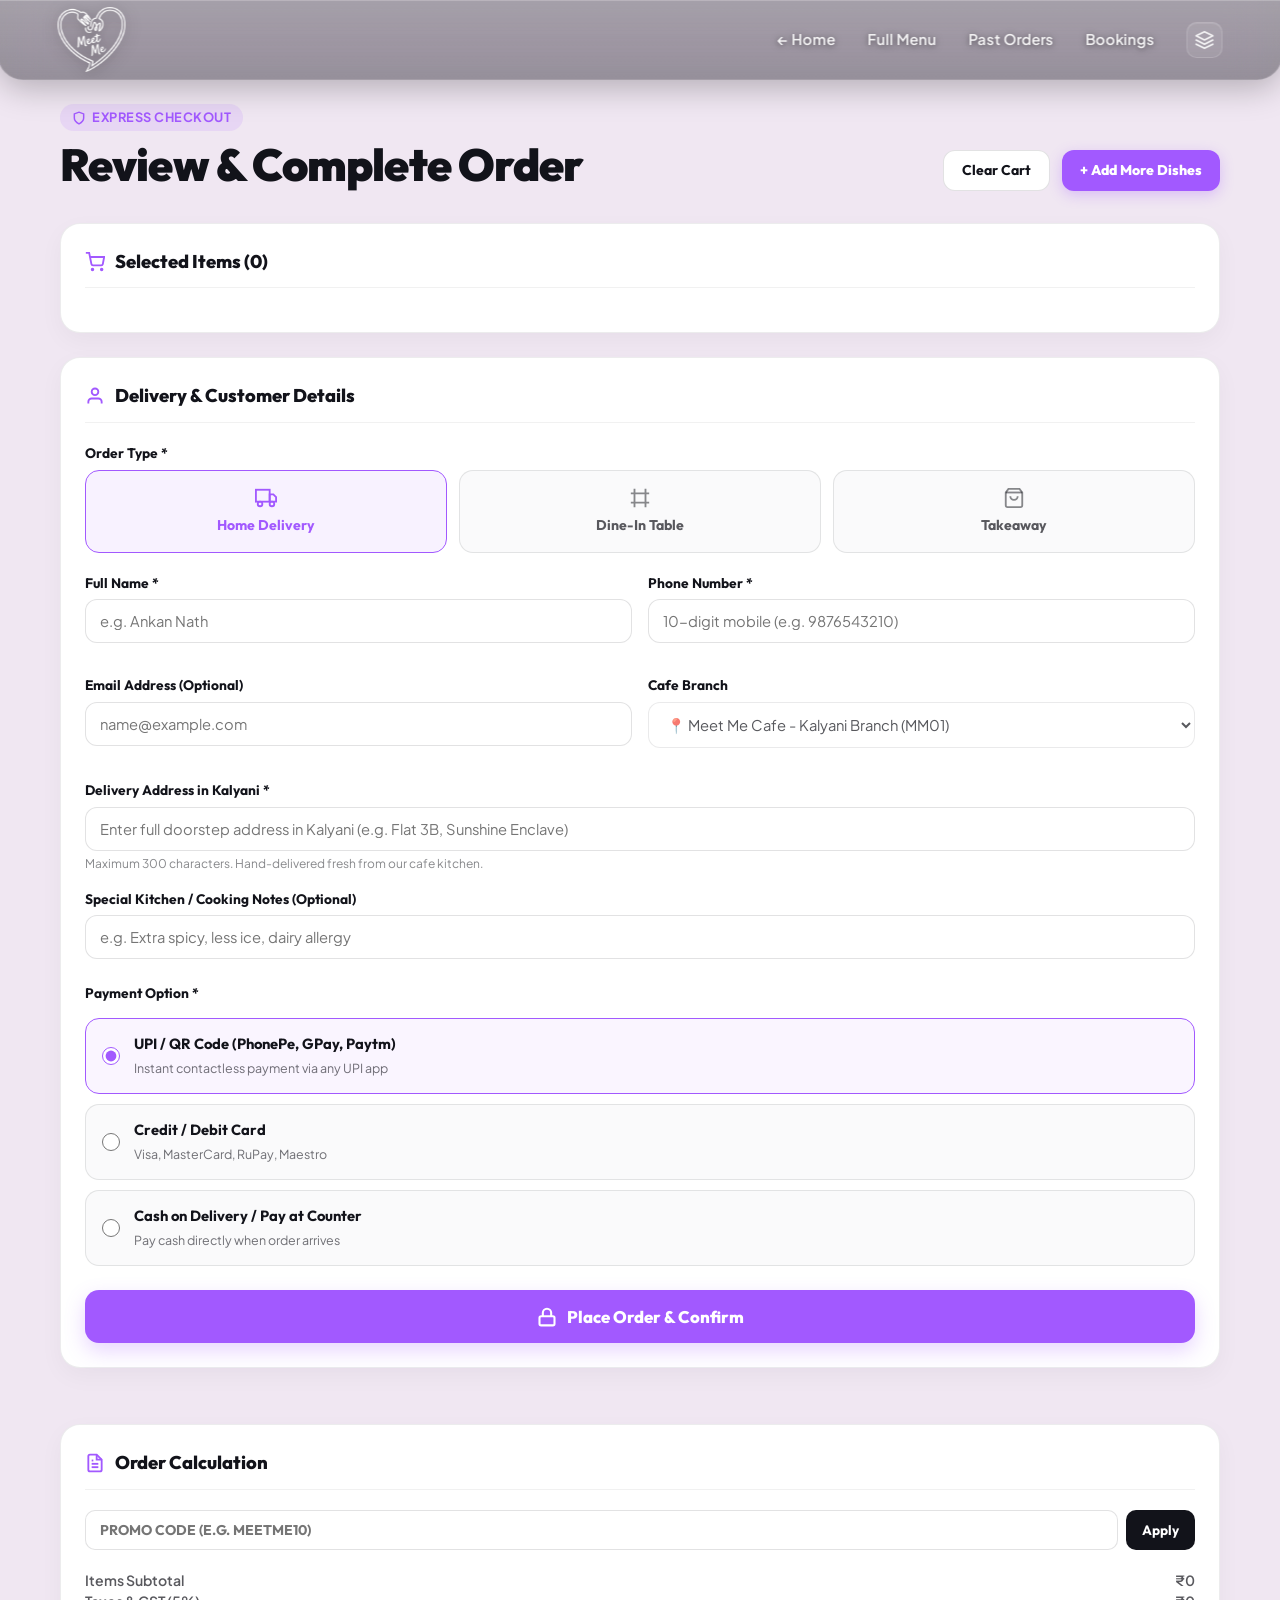
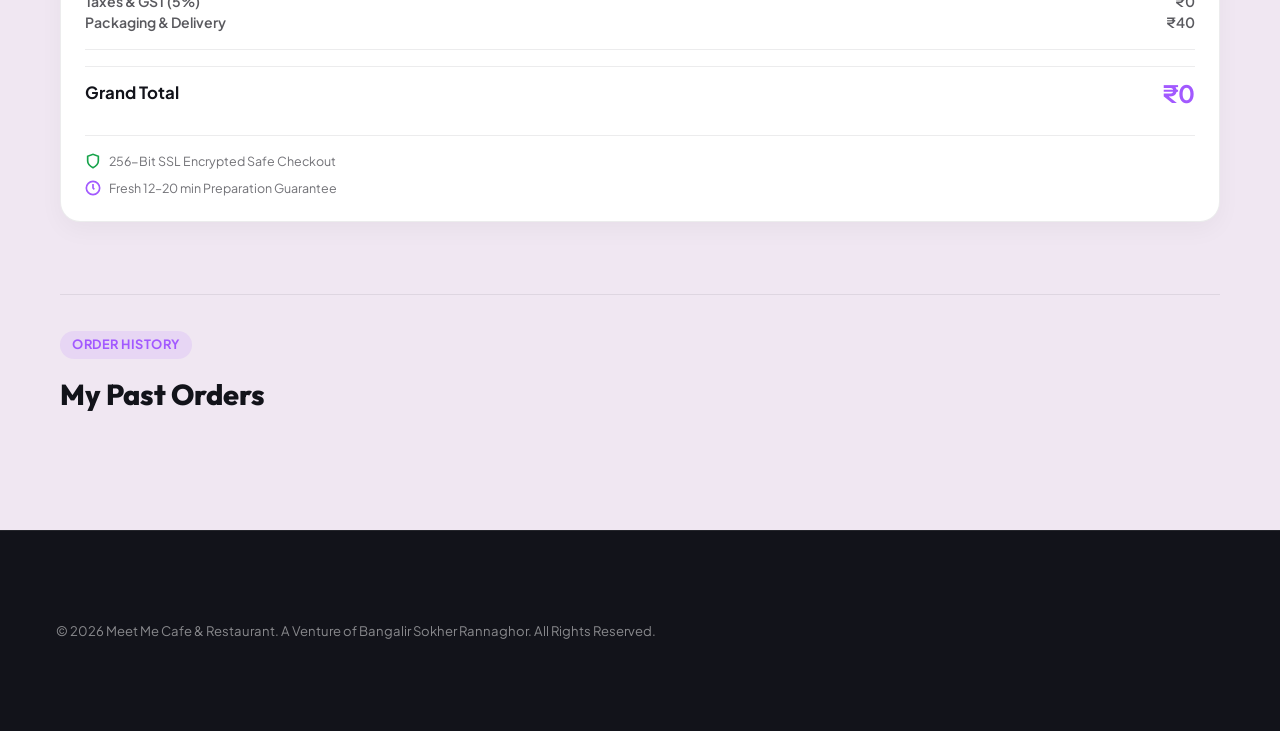
==== checkout.html @ ad54af85 "Update .gitignore, add checkout system, multi-brand API endpoints, and new menu dish assets" ====
<!DOCTYPE html>
<html lang="en">
<head>
    <meta charset="UTF-8">
    <meta name="viewport" content="width=device-width, initial-scale=1.0, viewport-fit=cover">
    <title>Checkout & Order | Meet Me Cafe & Restaurant • Kalyani</title>
    <meta name="description" content="Review your cart and complete your order with Meet Me Cafe & Restaurant in Kalyani. Home delivery, dine-in table ordering, and takeaway.">
    <link rel="stylesheet" href="style.css">
    <style>
        /* Dedicated Checkout Page Specific Styles */
        .checkout-page-main {
            padding-top: calc(var(--nav-height) + 24px);
            padding-bottom: 90px;
            min-height: 100vh;
        }

        .checkout-container {
            width: 100%;
            max-width: 1200px;
            margin: 0 auto;
            padding: 0 20px;
        }

        .checkout-header-bar {
            display: flex;
            justify-content: space-between;
            align-items: flex-end;
            flex-wrap: wrap;
            gap: 16px;
            margin-bottom: 32px;
        }

        .checkout-header-badge {
            display: inline-flex;
            align-items: center;
            gap: 6px;
            padding: 4px 12px;
            background: rgba(162, 89, 255, 0.12);
            color: var(--color-accent-electric-lavender, #A259FF);
            border-radius: 9999px;
            font-size: 0.8rem;
            font-weight: 700;
            text-transform: uppercase;
            letter-spacing: 0.04em;
            margin-bottom: 8px;
        }

        .checkout-page-title {
            font-family: var(--font-primary);
            font-size: clamp(2rem, 3.8vw, 2.8rem);
            font-weight: 900;
            color: var(--color-text-midnight-black, #12131A);
            letter-spacing: -0.02em;
            line-height: 1.15;
            margin: 0;
        }

        .checkout-page-grid {
            display: grid;
            grid-template-columns: 1.6fr 1fr;
            gap: 32px;
            align-items: flex-start;
        }

        .checkout-card-box {
            background: #FFFFFF;
            border-radius: 20px;
            border: 1.5px solid rgba(18, 19, 26, 0.08);
            box-shadow: 0 8px 24px rgba(18, 19, 26, 0.04);
            padding: 24px;
            margin-bottom: 24px;
        }

        .checkout-card-title {
            display: flex;
            align-items: center;
            gap: 10px;
            font-family: var(--font-primary);
            font-size: 1.15rem;
            font-weight: 800;
            color: var(--color-text-midnight-black, #12131A);
            margin: 0 0 20px 0;
            padding-bottom: 12px;
            border-bottom: 1.5px solid rgba(18, 19, 26, 0.06);
        }

        .checkout-card-title svg {
            color: var(--color-accent-electric-lavender, #A259FF);
        }

        /* Cart Items in Checkout */
        .page-cart-list {
            display: flex;
            flex-direction: column;
            gap: 14px;
        }

        .page-cart-item {
            display: flex;
            justify-content: space-between;
            align-items: center;
            padding-bottom: 14px;
            border-bottom: 1px dashed rgba(18, 19, 26, 0.1);
        }

        .page-cart-item:last-child {
            border-bottom: none;
            padding-bottom: 0;
        }

        .page-cart-item-info {
            display: flex;
            align-items: center;
            gap: 14px;
        }

        .page-cart-item-img {
            width: 52px;
            height: 52px;
            border-radius: 12px;
            object-fit: cover;
            border: 1px solid rgba(18, 19, 26, 0.08);
        }

        .page-cart-item-title {
            font-family: var(--font-primary);
            font-weight: 800;
            font-size: 0.95rem;
            color: var(--color-text-midnight-black, #12131A);
            margin: 0 0 4px 0;
        }

        .page-cart-item-price {
            font-size: 0.85rem;
            color: rgba(18, 19, 26, 0.6);
            font-weight: 600;
        }

        .page-cart-item-actions {
            display: flex;
            align-items: center;
            gap: 16px;
        }

        /* Order Type Radio Selector */
        .order-type-selector {
            display: grid;
            grid-template-columns: repeat(3, 1fr);
            gap: 12px;
            margin-bottom: 20px;
        }

        .order-type-card {
            display: flex;
            flex-direction: column;
            align-items: center;
            justify-content: center;
            text-align: center;
            padding: 16px 12px;
            border-radius: 14px;
            border: 1.5px solid rgba(18, 19, 26, 0.1);
            background: #FAFAFB;
            cursor: pointer;
            transition: all 0.2s ease;
            user-select: none;
        }

        .order-type-card input {
            display: none;
        }

        .order-type-card svg {
            color: rgba(18, 19, 26, 0.5);
            margin-bottom: 6px;
            transition: color 0.2s ease;
        }

        .order-type-card span {
            font-family: var(--font-primary);
            font-size: 0.88rem;
            font-weight: 700;
            color: rgba(18, 19, 26, 0.7);
        }

        .order-type-card.active,
        .order-type-card:has(input:checked) {
            border-color: var(--color-accent-electric-lavender, #A259FF);
            background: rgba(162, 89, 255, 0.08);
        }

        .order-type-card.active svg,
        .order-type-card:has(input:checked) svg {
            color: var(--color-accent-electric-lavender, #A259FF);
        }

        .order-type-card.active span,
        .order-type-card:has(input:checked) span {
            color: var(--color-accent-electric-lavender, #A259FF);
        }

        /* Form Controls */
        .form-row-2 {
            display: grid;
            grid-template-columns: 1fr 1fr;
            gap: 16px;
            margin-bottom: 16px;
        }

        .form-group {
            margin-bottom: 16px;
        }

        .form-label {
            display: block;
            font-family: var(--font-primary);
            font-size: 0.86rem;
            font-weight: 700;
            color: var(--color-text-midnight-black, #12131A);
            margin-bottom: 6px;
        }

        .form-input, .form-select {
            width: 100%;
            padding: 12px 14px;
            border-radius: 12px;
            border: 1.5px solid rgba(18, 19, 26, 0.12);
            background: #FFFFFF;
            font-family: var(--font-secondary);
            font-size: 0.92rem;
            color: var(--color-text-midnight-black, #12131A);
            outline: none;
            transition: border-color 0.2s ease, box-shadow 0.2s ease;
        }

        .form-input:focus, .form-select:focus {
            border-color: var(--color-accent-electric-lavender, #A259FF);
            box-shadow: 0 0 0 3px rgba(162, 89, 255, 0.15);
        }

        /* Payment Methods */
        .payment-options-grid {
            display: flex;
            flex-direction: column;
            gap: 10px;
            margin-top: 14px;
        }

        .payment-method-card {
            display: flex;
            align-items: center;
            gap: 14px;
            padding: 14px 16px;
            border-radius: 14px;
            border: 1.5px solid rgba(18, 19, 26, 0.1);
            background: #FAFAFB;
            cursor: pointer;
            transition: all 0.2s ease;
        }

        .payment-method-card input {
            accent-color: var(--color-accent-electric-lavender, #A259FF);
            width: 18px;
            height: 18px;
        }

        .payment-method-card:has(input:checked) {
            border-color: var(--color-accent-electric-lavender, #A259FF);
            background: rgba(162, 89, 255, 0.06);
        }

        .payment-method-info strong {
            display: block;
            font-family: var(--font-primary);
            font-size: 0.92rem;
            font-weight: 700;
            color: var(--color-text-midnight-black, #12131A);
        }

        .payment-method-info span {
            font-size: 0.78rem;
            color: rgba(18, 19, 26, 0.6);
        }

        /* Right Summary Column */
        .checkout-summary-box {
            background: #FFFFFF;
            border-radius: 20px;
            border: 1.5px solid rgba(18, 19, 26, 0.08);
            box-shadow: 0 8px 24px rgba(18, 19, 26, 0.04);
            padding: 24px;
            position: sticky;
            top: calc(var(--nav-height) + 20px);
        }

        .coupon-input-wrap {
            display: flex;
            gap: 8px;
            margin-bottom: 20px;
        }

        .coupon-input-wrap input {
            flex: 1;
            padding: 10px 14px;
            border-radius: 10px;
            border: 1.5px solid rgba(18, 19, 26, 0.12);
            font-family: var(--font-primary);
            font-weight: 700;
            text-transform: uppercase;
            font-size: 0.88rem;
            outline: none;
        }

        .coupon-apply-btn {
            padding: 10px 16px;
            background: var(--color-text-midnight-black, #12131A);
            color: #FFFFFF;
            border: none;
            border-radius: 10px;
            font-family: var(--font-primary);
            font-weight: 700;
            font-size: 0.85rem;
            cursor: pointer;
            transition: opacity 0.2s ease;
        }

        .coupon-apply-btn:hover {
            opacity: 0.9;
        }

        .coupon-feedback {
            font-size: 0.78rem;
            font-weight: 700;
            margin-top: -12px;
            margin-bottom: 16px;
        }

        .coupon-feedback.success { color: #16a34a; }
        .coupon-feedback.error { color: #dc2626; }

        /* Place Order Button */
        .place-order-submit-btn {
            width: 100%;
            padding: 16px;
            background: var(--color-accent-electric-lavender, #A259FF);
            color: #FFFFFF;
            border: none;
            border-radius: 14px;
            font-family: var(--font-primary);
            font-size: 1.05rem;
            font-weight: 800;
            cursor: pointer;
            display: flex;
            align-items: center;
            justify-content: center;
            gap: 10px;
            transition: transform 0.2s cubic-bezier(0.16, 1, 0.3, 1), box-shadow 0.2s ease;
            box-shadow: 0 8px 20px rgba(162, 89, 255, 0.25);
            margin-top: 24px;
        }

        .place-order-submit-btn:hover {
            transform: translateY(-2px);
            box-shadow: 0 12px 28px rgba(162, 89, 255, 0.35);
        }

        .place-order-submit-btn:active {
            transform: scale(0.98);
        }

        /* Digital Receipt Card */
        .receipt-container {
            max-width: 680px;
            margin: 0 auto;
            background: #FFFFFF;
            border-radius: 24px;
            border: 1.5px solid rgba(18, 19, 26, 0.08);
            box-shadow: 0 14px 40px rgba(18, 19, 26, 0.06);
            padding: 40px 32px;
            text-align: center;
        }

        .receipt-success-badge {
            width: 64px;
            height: 64px;
            border-radius: 50%;
            background: rgba(22, 163, 74, 0.12);
            color: #16a34a;
            display: flex;
            align-items: center;
            justify-content: center;
            margin: 0 auto 16px;
        }

        .order-tracker-bar {
            display: flex;
            justify-content: space-between;
            position: relative;
            margin: 32px 0;
        }

        .order-tracker-bar::before {
            content: '';
            position: absolute;
            top: 14px;
            left: 10%;
            right: 10%;
            height: 3px;
            background: rgba(18, 19, 26, 0.1);
            z-index: 1;
        }

        .tracker-step {
            position: relative;
            z-index: 2;
            display: flex;
            flex-direction: column;
            align-items: center;
            gap: 8px;
            font-size: 0.78rem;
            font-weight: 700;
            color: rgba(18, 19, 26, 0.5);
        }

        .tracker-step.completed, .tracker-step.active {
            color: var(--color-text-midnight-black, #12131A);
        }

        .tracker-step-dot {
            width: 28px;
            height: 28px;
            border-radius: 50%;
            background: #FFFFFF;
            border: 3px solid rgba(18, 19, 26, 0.2);
            display: flex;
            align-items: center;
            justify-content: center;
        }

        .tracker-step.completed .tracker-step-dot {
            background: #16a34a;
            border-color: #16a34a;
            color: #FFFFFF;
        }

        .tracker-step.active .tracker-step-dot {
            background: var(--color-accent-electric-lavender, #A259FF);
            border-color: var(--color-accent-electric-lavender, #A259FF);
            color: #FFFFFF;
        }

        .whatsapp-order-btn {
            display: inline-flex;
            align-items: center;
            justify-content: center;
            gap: 10px;
            padding: 14px 24px;
            background: #25D366;
            color: #FFFFFF;
            border-radius: 12px;
            font-family: var(--font-primary);
            font-size: 0.95rem;
            font-weight: 800;
            text-decoration: none;
            transition: transform 0.2s ease;
            box-shadow: 0 6px 18px rgba(37, 211, 102, 0.3);
        }

        .whatsapp-order-btn:hover {
            transform: translateY(-2px);
        }

        .hidden { display: none !important; }

        .checkout-error-alert {
            background: rgba(220, 38, 38, 0.08);
            border: 1.5px solid #dc2626;
            color: #b91c1c;
            padding: 12px 16px;
            border-radius: 12px;
            font-size: 0.88rem;
            font-weight: 700;
            margin-top: 16px;
            display: flex;
            align-items: center;
            gap: 10px;
        }

        .submit-spinner {
            display: inline-block;
            width: 18px;
            height: 18px;
            border: 2.5px solid rgba(255, 255, 255, 0.3);
            border-radius: 50%;
            border-top-color: #FFFFFF;
            animation: submitSpin 0.8s linear infinite;
        }

        @keyframes submitSpin {
            to { transform: rotate(360deg); }
        }

            .checkout-page-grid {
                grid-template-columns: 1fr;
            }
            .checkout-summary-box {
                position: static;
            }
        }

        @media (max-width: 600px) {
            .order-type-selector {
                grid-template-columns: 1fr;
            }
            .form-row-2 {
                grid-template-columns: 1fr;
                gap: 0;
            }
            .receipt-container {
                padding: 28px 18px;
            }
        }
    </style>
</head>
<body class="checkout-body">
    <!-- Navigation Bar -->
    <nav id="nav">
        <div class="nav-container">
            <a href="index.html" class="nav-logo" aria-label="Meet Me Cafe Home">
                <img src="meet me .png" alt="Meet Me" class="nav-logo-img">
            </a>
            <div class="nav-links">
                <a href="index.html" class="nav-link">← Home</a>
                <a href="menu.html" class="nav-link">Full Menu</a>
                <a href="#past-orders" class="nav-link">Past Orders</a>
                <a href="#bookings" id="nav-bookings-link" class="nav-link">Bookings</a>

                <!-- Desktop SVG Boilerplate (Replaces cart on desktop navbar) -->
                <div class="nav-link nav-boilerplate" aria-label="SVG Boilerplate" title="SVG Boilerplate">
                    <svg width="20" height="20" viewBox="0 0 24 24" fill="none" stroke="currentColor" stroke-width="2" stroke-linecap="round" stroke-linejoin="round" class="nav-boilerplate-svg" xmlns="http://www.w3.org/2000/svg">
                        <polygon points="12 2 2 7 12 12 22 7 12 2"></polygon>
                        <polyline points="2 17 12 22 22 17"></polyline>
                        <polyline points="2 12 12 17 22 12"></polyline>
                    </svg>
                </div>
            </div>
        </div>
    </nav>

    <main class="checkout-page-main">
        <div class="checkout-container">
            <!-- Header Bar -->
            <div class="checkout-header-bar">
                <div>
                    <span class="checkout-header-badge">
                        <svg width="14" height="14" viewBox="0 0 24 24" fill="none" stroke="currentColor" stroke-width="2.5"><path d="M12 22s8-4 8-10V5l-8-3-8 3v7c0 6 8 10 8 10z"></path></svg>
                        Express Checkout
                    </span>
                    <h1 class="checkout-page-title">Review & Complete Order</h1>
                </div>
                <div style="display: flex; gap: 12px;">
                    <button id="page-clear-cart-btn" class="drawer-btn-secondary" style="padding: 10px 18px; font-size: 0.88rem;">
                        Clear Cart
                    </button>
                    <a href="menu.html" class="drawer-btn-primary" style="padding: 10px 18px; font-size: 0.88rem; text-decoration: none;">
                        + Add More Dishes
                    </a>
                </div>
            </div>

            <!-- Active Checkout Grid -->
            <div id="checkout-main-view" class="checkout-page-grid">
                <!-- Left Column -->
                <div class="checkout-left-col">
                    <!-- Cart Items Card -->
                    <div class="checkout-card-box">
                        <h3 class="checkout-card-title">
                            <svg width="20" height="20" viewBox="0 0 24 24" fill="none" stroke="currentColor" stroke-width="2.2"><circle cx="9" cy="21" r="1"></circle><circle cx="20" cy="21" r="1"></circle><path d="M1 1h4l2.68 13.39a2 2 0 0 0 2 1.61h9.72a2 2 0 0 0 2-1.61L23 6H6"></path></svg>
                            <span>Selected Items (<span id="cart-item-count">0</span>)</span>
                        </h3>
                        <div id="page-cart-items" class="page-cart-list">
                            <!-- Populated dynamically via JS -->
                        </div>
                    </div>

                    <!-- Customer & Dining Options Card -->
                    <div class="checkout-card-box">
                        <h3 class="checkout-card-title">
                            <svg width="20" height="20" viewBox="0 0 24 24" fill="none" stroke="currentColor" stroke-width="2.2"><path d="M20 21v-2a4 4 0 0 0-4-4H8a4 4 0 0 0-4 4v2"></path><circle cx="12" cy="7" r="4"></circle></svg>
                            <span>Delivery & Customer Details</span>
                        </h3>

                        <form id="page-checkout-form">
                            <div class="form-group">
                                <label class="form-label">Order Type *</label>
                                <div class="order-type-selector">
                                    <label class="order-type-card active">
                                        <input type="radio" name="p-order-type" value="Delivery" checked>
                                        <svg width="22" height="22" viewBox="0 0 24 24" fill="none" stroke="currentColor" stroke-width="2"><rect x="1" y="3" width="15" height="13"></rect><polygon points="16 8 20 8 23 11 23 16 16 16 16 8"></polygon><circle cx="5.5" cy="18.5" r="2.5"></circle><circle cx="18.5" cy="18.5" r="2.5"></circle></svg>
                                        <span>Home Delivery</span>
                                    </label>
                                    <label class="order-type-card">
                                        <input type="radio" name="p-order-type" value="Dine-In">
                                        <svg width="22" height="22" viewBox="0 0 24 24" fill="none" stroke="currentColor" stroke-width="2"><path d="M18 2v20M6 2v20M2 7h20M2 17h20"></path></svg>
                                        <span>Dine-In Table</span>
                                    </label>
                                    <label class="order-type-card">
                                        <input type="radio" name="p-order-type" value="Takeaway">
                                        <svg width="22" height="22" viewBox="0 0 24 24" fill="none" stroke="currentColor" stroke-width="2"><path d="M6 2L3 6v14a2 2 0 0 0 2 2h14a2 2 0 0 0 2-2V6l-3-4z"></path><line x1="3" y1="6" x2="21" y2="6"></line><path d="M16 10a4 4 0 0 1-8 0"></path></svg>
                                        <span>Takeaway</span>
                                    </label>
                                </div>
                            </div>

                            <div class="form-row-2">
                                <div class="form-group">
                                    <label class="form-label" for="p-name">Full Name *</label>
                                    <input type="text" id="p-name" required minlength="2" maxlength="100" placeholder="e.g. Ankan Nath" class="form-input">
                                </div>
                                <div class="form-group">
                                    <label class="form-label" for="p-phone">Phone Number *</label>
                                    <input type="tel" id="p-phone" required placeholder="10-digit mobile (e.g. 9876543210)" pattern="^\+?[0-9\s\-]{5,20}$" class="form-input">
                                </div>
                            </div>

                            <div class="form-row-2">
                                <div class="form-group">
                                    <label class="form-label" for="p-email">Email Address (Optional)</label>
                                    <input type="email" id="p-email" placeholder="name@example.com" class="form-input">
                                </div>
                                <div class="form-group">
                                    <label class="form-label" for="p-outlet-id">Cafe Branch</label>
                                    <select id="p-outlet-id" class="form-select" disabled>
                                        <option value="MM01" selected>📍 Meet Me Cafe - Kalyani Branch (MM01)</option>
                                    </select>
                                </div>
                            </div>

                            <!-- Conditional Field: Delivery Address -->
                            <div class="form-group" id="delivery-address-group">
                                <label class="form-label" id="p-delivery-address-label" for="p-delivery-address">Delivery Address in Kalyani *</label>
                                <input type="text" id="p-delivery-address" required placeholder="Enter full doorstep address in Kalyani (e.g. Flat 3B, Sunshine Enclave)" maxlength="300" class="form-input">
                                <span style="font-size: 0.75rem; color: rgba(18,19,26,0.5); margin-top: 4px; display: block;">Maximum 300 characters. Hand-delivered fresh from our cafe kitchen.</span>
                            </div>

                            <!-- Conditional Field: Table Number (Dine-In) -->
                            <div class="form-group hidden" id="table-number-group">
                                <label class="form-label" for="p-table-number">Table Number / Dining Area *</label>
                                <input type="text" id="p-table-number" placeholder="e.g. Table 04, T-02, Booth A" maxlength="50" class="form-input">
                                <span style="font-size: 0.75rem; color: rgba(18,19,26,0.5); margin-top: 4px; display: block;">Find your table number on the cafe table QR stand.</span>
                            </div>

                            <!-- Conditional Field: Takeaway Info -->
                            <div class="form-group hidden" id="takeaway-info-group">
                                <div style="background: rgba(162, 89, 255, 0.08); border: 1.5px dashed var(--color-accent-electric-lavender, #A259FF); border-radius: 14px; padding: 14px 18px; font-size: 0.88rem; color: var(--color-text-midnight-black, #12131A);">
                                    <strong style="display: flex; align-items: center; gap: 8px;">
                                        <svg width="18" height="18" viewBox="0 0 24 24" fill="none" stroke="currentColor" stroke-width="2.2"><path d="M6 2L3 6v14a2 2 0 0 0 2 2h14a2 2 0 0 0 2-2V6l-3-4z"></path><line x1="3" y1="6" x2="21" y2="6"></line><path d="M16 10a4 4 0 0 1-8 0"></path></svg>
                                        Express Counter Pickup — Meet Me Kalyani (MM01)
                                    </strong>
                                    <p style="margin: 6px 0 0; font-size: 0.82rem; color: rgba(18, 19, 26, 0.75); line-height: 1.4;">
                                        Your order will be prepared fresh and packed for quick counter pickup. Please present your digital order receipt at the cafe counter.
                                    </p>
                                </div>
                            </div>

                            <div class="form-group">
                                <label class="form-label" for="p-notes">Special Kitchen / Cooking Notes (Optional)</label>
                                <input type="text" id="p-notes" placeholder="e.g. Extra spicy, less ice, dairy allergy" class="form-input">
                            </div>

                            <div class="form-group" style="margin-top: 24px;">
                                <label class="form-label">Payment Option *</label>
                                <div class="payment-options-grid">
                                    <label class="payment-method-card">
                                        <input type="radio" name="p-payment-method" value="UPI / QR Code" checked>
                                        <div class="payment-method-info">
                                            <strong>UPI / QR Code (PhonePe, GPay, Paytm)</strong>
                                            <span>Instant contactless payment via any UPI app</span>
                                        </div>
                                    </label>
                                    <label class="payment-method-card">
                                        <input type="radio" name="p-payment-method" value="Credit / Debit Card">
                                        <div class="payment-method-info">
                                            <strong>Credit / Debit Card</strong>
                                            <span>Visa, MasterCard, RuPay, Maestro</span>
                                        </div>
                                    </label>
                                    <label class="payment-method-card">
                                        <input type="radio" name="p-payment-method" value="Cash on Delivery / Counter">
                                        <div class="payment-method-info">
                                            <strong>Cash on Delivery / Pay at Counter</strong>
                                            <span>Pay cash directly when order arrives</span>
                                        </div>
                                    </label>
                                </div>
                            </div>

                            <!-- Error Message Banner -->
                            <div id="checkout-error-alert" class="checkout-error-alert hidden" role="alert">
                                <svg width="20" height="20" viewBox="0 0 24 24" fill="none" stroke="currentColor" stroke-width="2.5"><circle cx="12" cy="12" r="10"></circle><line x1="12" y1="8" x2="12" y2="12"></line><line x1="12" y1="16" x2="12.01" y2="16"></line></svg>
                                <span id="checkout-error-text">Please review your order details.</span>
                            </div>

                            <button type="submit" id="page-place-order-btn" class="place-order-submit-btn">
                                <svg id="place-order-icon" width="20" height="20" viewBox="0 0 24 24" fill="none" stroke="currentColor" stroke-width="2.5"><rect x="3" y="11" width="18" height="11" rx="2" ry="2"></rect><path d="M7 11V7a5 5 0 0 1 10 0v4"></path></svg>
                                <span id="place-order-text">Place Order & Confirm</span>
                            </button>
                        </form>
                    </div>

                </div>

                <!-- Right Column: Order Summary -->
                <div class="checkout-right-col">
                    <div class="checkout-summary-box">
                        <h3 class="checkout-card-title">
                            <svg width="20" height="20" viewBox="0 0 24 24" fill="none" stroke="currentColor" stroke-width="2.2"><path d="M14 2H6a2 2 0 0 0-2 2v16a2 2 0 0 0 2 2h12a2 2 0 0 0 2-2V8z"></path><polyline points="14 2 14 8 20 8"></polyline><line x1="16" y1="13" x2="8" y2="13"></line><line x1="16" y1="17" x2="8" y2="17"></line><polyline points="10 9 9 9 8 9"></polyline></svg>
                            <span>Order Calculation</span>
                        </h3>

                        <!-- Promo Coupon Form -->
                        <div class="coupon-input-wrap">
                            <input type="text" id="coupon-code-input" placeholder="Promo code (e.g. MEETME10)">
                            <button id="apply-coupon-btn" class="coupon-apply-btn" type="button">Apply</button>
                        </div>
                        <div id="coupon-feedback" class="coupon-feedback hidden"></div>

                        <!-- Bill Breakdown -->
                        <div class="bill-breakdown-list">
                            <div class="bill-row">
                                <span>Items Subtotal</span>
                                <span id="p-subtotal">₹0</span>
                            </div>
                            <div class="bill-row">
                                <span>Taxes & GST (5%)</span>
                                <span id="p-tax">₹0</span>
                            </div>
                            <div class="bill-row">
                                <span>Packaging & Delivery</span>
                                <span id="p-delivery">₹40</span>
                            </div>
                            <div class="bill-row discount-row hidden" id="p-discount-container">
                                <span>Promo Discount</span>
                                <span id="p-discount" style="color: #16a34a; font-weight: 800;">-₹0</span>
                            </div>
                            <hr style="border: none; border-top: 1.5px solid rgba(18, 19, 26, 0.08); margin: 16px 0;">
                            <div class="bill-row total-row">
                                <strong style="font-size: 1.05rem;">Grand Total</strong>
                                <strong id="p-final-total" style="color: var(--color-accent-electric-lavender, #A259FF); font-size: 1.5rem;">₹0</strong>
                            </div>
                        </div>

                        <!-- Trust Assurances -->
                        <div style="margin-top: 24px; padding-top: 16px; border-top: 1px solid rgba(18, 19, 26, 0.08); display: flex; flex-direction: column; gap: 8px; font-size: 0.78rem; color: rgba(18, 19, 26, 0.6);">
                            <div style="display: flex; align-items: center; gap: 8px;">
                                <svg width="16" height="16" viewBox="0 0 24 24" fill="none" stroke="#16a34a" stroke-width="2.5"><path d="M12 22s8-4 8-10V5l-8-3-8 3v7c0 6 8 10 8 10z"></path></svg>
                                <span>256-Bit SSL Encrypted Safe Checkout</span>
                            </div>
                            <div style="display: flex; align-items: center; gap: 8px;">
                                <svg width="16" height="16" viewBox="0 0 24 24" fill="none" stroke="var(--color-accent-electric-lavender, #A259FF)" stroke-width="2.5"><circle cx="12" cy="12" r="10"></circle><polyline points="12 6 12 12 14 14"></polyline></svg>
                                <span>Fresh 12–20 min Preparation Guarantee</span>
                            </div>
                        </div>
                    </div>
                </div>
            </div>

            <!-- Receipt & Order Confirmation View (Shown when order succeeds) -->
            <div id="checkout-receipt-view" class="receipt-container hidden">
                <div class="receipt-success-badge">
                    <svg width="36" height="36" viewBox="0 0 24 24" fill="none" stroke="currentColor" stroke-width="2.8"><polyline points="20 6 9 17 4 12"></polyline></svg>
                </div>
                <span class="checkout-header-badge" style="background: rgba(22, 163, 74, 0.12); color: #16a34a;">Order Confirmed</span>
                <h2 style="font-family: var(--font-primary); font-size: 2.2rem; font-weight: 900; margin: 10px 0 6px; color: var(--color-text-midnight-black, #12131A);">
                    Order Placed Successfully!
                </h2>
                <p style="color: rgba(18, 19, 26, 0.65); font-size: 0.95rem; margin: 0 auto; max-width: 520px;">
                    Thank you for ordering with Meet Me Cafe & Restaurant. Our chefs have received your request and started fresh preparation.
                </p>

                <!-- Order Status Tracker -->
                <div class="order-tracker-bar">
                    <div class="tracker-step completed">
                        <div class="tracker-step-dot">
                            <svg width="14" height="14" viewBox="0 0 24 24" fill="none" stroke="currentColor" stroke-width="3"><polyline points="20 6 9 17 4 12"></polyline></svg>
                        </div>
                        <span>Order Received</span>
                    </div>
                    <div class="tracker-step active">
                        <div class="tracker-step-dot">
                            <svg width="14" height="14" viewBox="0 0 24 24" fill="none" stroke="currentColor" stroke-width="2.5"><circle cx="12" cy="12" r="10"></circle><polyline points="12 6 12 12 14 14"></polyline></svg>
                        </div>
                        <span>Kitchen Prep</span>
                    </div>
                    <div class="tracker-step">
                        <div class="tracker-step-dot">
                            <svg width="14" height="14" viewBox="0 0 24 24" fill="none" stroke="currentColor" stroke-width="2.5"><rect x="1" y="3" width="15" height="13"></rect><polygon points="16 8 20 8 23 11 23 16 16 16 16 8"></polygon></svg>
                        </div>
                        <span>Served / Dispatched</span>
                    </div>
                </div>

                <!-- Digital Invoice Card -->
                <div id="p-receipt-content" style="text-align: left; margin: 24px 0;">
                    <!-- Populated dynamically via JS -->
                </div>

                <!-- Action Buttons -->
                <div style="display: flex; gap: 14px; justify-content: center; flex-wrap: wrap; margin-top: 28px;">
                    <a id="p-whatsapp-order-btn" href="#" target="_blank" rel="noopener noreferrer" class="whatsapp-order-btn">
                        <svg width="20" height="20" viewBox="0 0 24 24" fill="currentColor"><path d="M.057 24l1.687-6.163c-1.041-1.804-1.588-3.849-1.587-5.946.003-6.556 5.338-11.891 11.893-11.891 3.181.001 6.167 1.24 8.413 3.488 2.245 2.248 3.481 5.236 3.48 8.414-.003 6.557-5.338 11.892-11.893 11.892-1.99-.001-3.951-.5-5.688-1.448l-6.305 1.654zm6.597-3.807c1.676.995 3.276 1.591 5.392 1.592 5.448 0 9.886-4.434 9.889-9.885.002-5.462-4.415-9.89-9.881-9.892-5.452 0-9.887 4.434-9.889 9.884-.001 2.225.651 3.891 1.746 5.634l-.999 3.648 3.742-.981zm11.387-5.464c-.074-.124-.272-.198-.57-.347-.297-.149-1.758-.868-2.031-.967-.272-.099-.47-.149-.669.149-.198.297-.768.967-.941 1.165-.173.198-.347.223-.644.074-.297-.149-1.255-.462-2.39-1.475-.883-.788-1.48-1.761-1.653-2.059-.173-.297-.018-.458.13-.606.134-.133.297-.347.446-.521.151-.172.2-.296.3-.495.099-.198.05-.372-.025-.521-.075-.148-.669-1.611-.916-2.206-.242-.579-.487-.501-.669-.51l-.57-.01c-.198 0-.52.074-.792.372s-1.04 1.016-1.04 2.479 1.065 2.876 1.213 3.074c.149.198 2.095 3.2 5.076 4.487.709.306 1.263.489 1.694.626.712.226 1.36.194 1.872.118.571-.085 1.758-.719 2.006-1.413.248-.695.248-1.29.173-1.414z"/></svg>
                        <span>Send Order to WhatsApp</span>
                    </a>
                    <button id="p-print-receipt-btn" class="drawer-btn-secondary" style="padding: 14px 20px;" type="button">
                        <svg width="18" height="18" viewBox="0 0 24 24" fill="none" stroke="currentColor" stroke-width="2"><polyline points="6 9 6 2 18 2 18 9"></polyline><path d="M6 18H4a2 2 0 0 1-2-2v-5a2 2 0 0 1 2-2h16a2 2 0 0 1 2 2v5a2 2 0 0 1-2 2h-2"></path><rect x="6" y="14" width="12" height="8"></rect></svg>
                        <span>Print Invoice</span>
                    </button>
                    <a href="menu.html" class="drawer-btn-primary" style="padding: 14px 20px; text-decoration: none;">
                        <span>Order More Dishes</span>
                    </a>
                </div>
            </div>

            <!-- Past Orders Section -->
            <section id="past-orders" style="margin-top: 72px; padding-top: 36px; border-top: 1.5px solid rgba(18, 19, 26, 0.08);">
                <div style="margin-bottom: 24px;">
                    <span class="checkout-header-badge">Order History</span>
                    <h2 style="font-family: var(--font-primary); font-size: 1.8rem; font-weight: 800; color: var(--color-text-midnight-black, #12131A); margin: 6px 0 0;">
                        My Past Orders
                    </h2>
                </div>
                <div id="page-history-list" class="history-orders-list">
                    <!-- Populated dynamically via JS -->
                </div>
            </section>
        </div>
    </main>

    <!-- Footer -->
    <footer id="page5" class="site-footer">
        <div class="footer-container">
            <div class="footer-meta-bar">
                <div class="footer-copyright">
                    <p>&copy; 2026 Meet Me Cafe & Restaurant. A Venture of Bangalir Sokher Rannaghor. All Rights Reserved.</p>
                </div>
            </div>
        </div>
    </footer>

    <!-- Table & Event Reservation Modal Dialog -->
    <div id="reservation-modal" class="reservation-modal-backdrop" aria-hidden="true">
        <div class="reservation-modal-box" role="dialog" aria-modal="true" aria-labelledby="modal-booking-title">
            <button id="close-reservation-modal-btn" class="modal-close-btn" aria-label="Close modal">
                <svg width="20" height="20" viewBox="0 0 24 24" fill="none" stroke="currentColor" stroke-width="2.5"><line x1="18" y1="6" x2="6" y2="18"></line><line x1="6" y1="6" x2="18" y2="18"></line></svg>
            </button>

            <div class="reservation-modal-header">
                <span class="booking-badge-pill">Table & Event Booking</span>
                <h3 id="modal-booking-title" class="reservation-modal-title">Reserve Your Table at Meet Me</h3>
                <p class="reservation-modal-subtitle">Fresh artisanal recipes, vibrant ambiance, and memorable vibes in Kalyani.</p>
            </div>

            <form id="table-reservation-form" class="reservation-form">
                <div class="booking-form-group">
                    <label class="booking-form-label">Booking Category</label>
                    <div class="booking-category-toggle">
                        <label class="category-radio-card active">
                            <input type="radio" name="res_category" value="Table Booking" checked>
                            <span class="category-icon">🍽️</span>
                            <span class="category-name">Table Dining</span>
                        </label>
                        <label class="category-radio-card">
                            <input type="radio" name="res_category" value="Private Event">
                            <span class="category-icon">🎉</span>
                            <span class="category-name">Party / Event</span>
                        </label>
                    </div>
                </div>

                <div class="booking-form-row">
                    <div class="booking-form-group">
                        <label class="booking-form-label" for="res-name">Full Name *</label>
                        <input type="text" id="res-name" class="booking-form-input" required placeholder="e.g. Sourav Mukherjee">
                    </div>
                    <div class="booking-form-group">
                        <label class="booking-form-label" for="res-phone">Phone Number *</label>
                        <input type="tel" id="res-phone" class="booking-form-input" required placeholder="10-digit mobile number" pattern="[0-9]{10}">
                    </div>
                </div>

                <div class="booking-form-row">
                    <div class="booking-form-group">
                        <label class="booking-form-label" for="res-date">Reservation Date *</label>
                        <input type="date" id="res-date" class="booking-form-input" required>
                    </div>
                    <div class="booking-form-group">
                        <label class="booking-form-label" for="res-time">Time Slot *</label>
                        <select id="res-time" class="booking-form-select" required>
                            <option value="12:30 PM (Lunch)">12:30 PM (Lunch)</option>
                            <option value="02:00 PM (Lunch)">02:00 PM (Lunch)</option>
                            <option value="04:30 PM (Evening Snacks)">04:30 PM (Evening Snacks)</option>
                            <option value="07:00 PM (Dinner)" selected>07:00 PM (Dinner)</option>
                            <option value="08:30 PM (Dinner)">08:30 PM (Dinner)</option>
                            <option value="09:45 PM (Late Dinner)">09:45 PM (Late Dinner)</option>
                        </select>
                    </div>
                </div>

                <div class="booking-form-row">
                    <div class="booking-form-group">
                        <label class="booking-form-label" for="res-guests">Number of Guests *</label>
                        <select id="res-guests" class="booking-form-select" required>
                            <option value="2">2 Guests (Couple / Duo)</option>
                            <option value="4" selected>4 Guests (Friends / Family)</option>
                            <option value="6">6 Guests (Group Table)</option>
                            <option value="8">8 Guests (Large Group)</option>
                            <option value="10">10+ Guests (Party Feast)</option>
                            <option value="20">20+ Guests (Banquet / Hall)</option>
                        </select>
                    </div>
                    <div class="booking-form-group">
                        <label class="booking-form-label" for="res-area">Preferred Seating Area</label>
                        <select id="res-area" class="booking-form-select">
                            <option value="Main Cafe Hall" selected>Main Cafe Hall (Vibrant Vibe)</option>
                            <option value="Cozy Corner Booth">Cozy Corner Booth</option>
                            <option value="Window High Table">Window High Table</option>
                            <option value="Private Celebration Area">Private Celebration Area</option>
                        </select>
                    </div>
                </div>

                <div class="booking-form-group">
                    <label class="booking-form-label" for="res-notes">Special Requests / Occasion</label>
                    <input type="text" id="res-notes" class="booking-form-input" placeholder="e.g. Birthday setup, anniversary, dietary allergies">
                </div>

                <button type="submit" id="res-submit-btn" class="booking-submit-btn">
                    <span>Confirm Reservation</span>
                    <svg width="18" height="18" viewBox="0 0 24 24" fill="none" stroke="currentColor" stroke-width="2.5"><polyline points="9 18 15 12 9 6"></polyline></svg>
                </button>
            </form>
        </div>
    </div>

    <!-- Pure Vanilla JS File -->
    <script src="https://cdnjs.cloudflare.com/ajax/libs/gsap/3.12.5/gsap.min.js"></script>
    <script src="script.js"></script>
</body>
</html>
---- style.css ----
@import url('https://fonts.googleapis.com/css2?family=Outfit:wght@400;500;600;700;800;900&family=Plus+Jakarta+Sans:wght@400;500;600;700;800&display=swap');

:root {
  /* ==========================================================================
     Typography: Youthful Gen-Z Pop
     ========================================================================== */
  --font-primary: 'Outfit', sans-serif;
  --font-secondary: 'Plus Jakarta Sans', -apple-system, BlinkMacSystemFont, 'Segoe UI', Roboto, sans-serif;

  /* ==========================================================================
     Color Palette: Youthful Gen-Z Pop Theme
     ========================================================================== */
  /* Main site canvas, content containers, and menu sections */
  --color-bg-base: #F0E7F2;
  --color-bg-rgb: 240, 231, 242;

  /* All primary CTAs, interactive buttons, floating badges, and active tab states */
  --color-accent-electric-lavender: #A259FF;

  /* Main big hero text, large display headers, text inside colored/dark blocks */
  --color-text-hero-primary: #FFFFFF;

  /* All other site text: subheadings, menu titles, descriptions, prices, body copy */
  --color-text-midnight-black: #12131A;

  /* Sticker-style badges ('Hot Deal', 'New'), secondary accent borders, button hover highlights */
  --color-pop-matcha-neon: #C2EB12;

  /* ==========================================================================
     Semantic Tokens
     ========================================================================== */
  --bg-primary: var(--color-bg-base);
  --text-primary: var(--color-text-midnight-black);
  --text-inverse: var(--color-text-hero-primary);
  --accent-primary: var(--color-accent-electric-lavender);
  --accent-pop: var(--color-pop-matcha-neon);

  --font-heading: var(--font-primary);
  --font-body: var(--font-secondary);

  /* Nav Geometry: Dynamic & Consistent across All Viewports */
  --nav-height: 80px;
  --nav-radius: clamp(24px, 2vw, 32px);
  --nav-corner-overflow-ratio: 0.1; /* 10% of the corner radius overflows the screen edge */
  --nav-corner-overflow: calc(var(--nav-radius) * var(--nav-corner-overflow-ratio));
}

/* ==========================================================================
   CSS Reset & Base Rules (Mobile-First Optimization)
   ========================================================================== */
*,
*::before,
*::after {
  margin: 0;
  padding: 0;
  box-sizing: border-box;
  -webkit-tap-highlight-color: transparent;
}

html {
  font-size: 16px;
  overflow-x: clip;
}

body {
  width: 100%;
  min-height: 100vh;
  min-height: 100dvh;
  overflow-x: clip;
  background-color: var(--bg-primary);
  color: var(--text-primary);
  font-family: var(--font-body);
  line-height: 1.5;
  -webkit-font-smoothing: antialiased;
  -moz-osx-font-smoothing: grayscale;
  padding-left: env(safe-area-inset-left);
  padding-right: env(safe-area-inset-right);
}

/* Main Content Wrapper */
#main-content {
  width: 100%;
  display: flex;
  flex-direction: column;
}

/* ==========================================================================
   Navigation (Translucent Frosted Glass Styling Across Whole Project)
   ========================================================================== */
#nav {
  position: fixed;
  top: 0;
  left: 50%;
  transform: translateX(-50%);
  width: calc(100vw + (var(--nav-corner-overflow) * 2));
  height: var(--nav-height);
  z-index: 100;
  background-color: rgba(18, 19, 26, 0.42);
  backdrop-filter: blur(24px) saturate(180%);
  -webkit-backdrop-filter: blur(24px) saturate(180%);
  border: 1px solid rgba(255, 255, 255, 0.14);
  border-top: none;
  border-bottom-left-radius: var(--nav-radius);
  border-bottom-right-radius: var(--nav-radius);
  box-shadow: inset 0 1px 0 0 rgba(255, 255, 255, 0.22), 0 8px 32px rgba(0, 0, 0, 0.25);
  overflow: hidden;
  transition: background-color 0.35s ease, border-color 0.35s ease, box-shadow 0.35s ease;
}

/* Frosted glass light sheen overlay */
#nav::before {
  content: '';
  position: absolute;
  inset: 0;
  background: linear-gradient(
    180deg,
    rgba(255, 255, 255, 0.16) 0%,
    rgba(255, 255, 255, 0.02) 100%
  );
  pointer-events: none;
}

.nav-container {
  position: relative;
  z-index: 1;
  width: 100vw;
  max-width: 100%;
  height: 100%;
  margin: 0 auto;
  padding: 0 clamp(24px, 4.5vw, 64px);
  display: flex;
  align-items: center;
  justify-content: space-between;
}

.nav-logo {
  display: inline-flex;
  align-items: center;
  text-decoration: none;
  flex-shrink: 0;
  will-change: transform, opacity;
  transition: opacity 0.25s ease, transform 0.25s cubic-bezier(0.34, 1.56, 0.64, 1);
}

.nav-logo:hover {
  opacity: 0.95;
  transform: translateY(-1px);
}

.nav-logo-img {
  height: clamp(60px, 7.2vh, 68px);
  width: auto;
  max-width: 156px;
  object-fit: contain;
  display: block;
  /* Invert black line-art logo to crisp white with soft drop shadow on dark frosted glass */
  filter: brightness(0) invert(1) drop-shadow(0 2px 8px rgba(0, 0, 0, 0.45));
  transition: transform 0.3s cubic-bezier(0.34, 1.56, 0.64, 1), filter 0.3s ease;
}

.nav-logo:hover .nav-logo-img {
  transform: scale(1.06);
  filter: brightness(0) invert(1) drop-shadow(0 4px 14px rgba(162, 89, 255, 0.6));
}

.nav-links {
  display: flex;
  align-items: center;
  gap: clamp(28px, 2.5vw, 48px);
}

.nav-link {
  font-family: var(--font-secondary);
  font-size: 0.92rem;
  font-weight: 600;
  color: rgba(255, 255, 255, 0.9);
  text-decoration: none;
  transition: color 0.2s ease, opacity 0.2s ease, text-shadow 0.2s ease;
  text-shadow: 0 1px 6px rgba(0, 0, 0, 0.5);
}

.nav-link:hover,
.nav-link.active {
  opacity: 1;
  color: var(--color-pop-matcha-neon);
}

/* Consistent dark frosted glass with elevated shadow when scrolling */
#nav.scrolled {
  background-color: rgba(18, 19, 26, 0.55);
  backdrop-filter: blur(24px) saturate(180%);
  -webkit-backdrop-filter: blur(24px) saturate(180%);
  border-color: rgba(255, 255, 255, 0.16);
  box-shadow: inset 0 1px 0 0 rgba(255, 255, 255, 0.2), 0 10px 36px rgba(0, 0, 0, 0.35);
}

/* ==========================================================================
   Hero Section with Scroll-Triggered Fast Video & Animations
   ========================================================================== */
.hero-scroll-track {
  position: relative;
  width: 100%;
  min-height: 100vh;
  min-height: 100dvh;
}

#page1.hero-section {
  position: relative;
  top: 0;
  left: 0;
  width: 100%;
  height: 100vh;
  height: 100dvh;
  min-height: 600px;
  display: flex;
  flex-direction: column;
  align-items: flex-start;
  justify-content: flex-end;
  overflow: hidden;
  padding: calc(var(--nav-height) + 16px) clamp(24px, 4.5vw, 64px) clamp(40px, 6.5vh, 64px);
  text-align: left;
  z-index: 10;
}

.hero-video-wrapper {
  position: absolute;
  inset: 0;
  width: 100%;
  height: 100%;
  overflow: hidden;
  z-index: 1;
  background-color: var(--color-text-midnight-black);
}

.hero-bg-video {
  position: absolute;
  top: 50%;
  left: 50%;
  transform: translate(-50%, -50%);
  min-width: 100%;
  min-height: 100%;
  width: 100%;
  height: 100%;
  object-fit: cover;
  object-position: center;
  filter: contrast(106%) saturate(118%) brightness(112%);
  pointer-events: none;
}

/* Halftone Micro-Texture Mask (Subtle anti-banding texture without darkening the video) */
.hero-halftone-overlay {
  position: absolute;
  inset: 0;
  width: 100%;
  height: 100%;
  pointer-events: none;
  z-index: 2;
  opacity: 0.25;
  background-image: 
    radial-gradient(circle at 1.25px 1.25px, rgba(18, 19, 26, 0.5) 1.1px, transparent 1.15px),
    radial-gradient(circle at 3.75px 3.75px, rgba(18, 19, 26, 0.5) 1.1px, transparent 1.15px);
  background-size: 5px 5px;
  background-repeat: repeat;
  backdrop-filter: contrast(105%) brightness(102%);
  -webkit-backdrop-filter: contrast(105%) brightness(102%);
}

/* Soft Cinematic Gradient & Vignette Overlay (Clear, bright video presentation) */
.hero-gradient-overlay {
  position: absolute;
  inset: 0;
  width: 100%;
  height: 100%;
  pointer-events: none;
  z-index: 3;
  background: 
    linear-gradient(
      90deg,
      rgba(18, 19, 26, 0.45) 0%,
      rgba(18, 19, 26, 0.15) 42%,
      transparent 75%
    ),
    radial-gradient(ellipse at 50% 50%, transparent 50%, rgba(18, 19, 26, 0.22) 100%),
    linear-gradient(
      180deg,
      rgba(18, 19, 26, 0.38) 0%,
      transparent 25%,
      transparent 70%,
      rgba(18, 19, 26, 0.45) 100%
    );
}

.hero-content {
  position: relative;
  z-index: 10;
  width: 100%;
  max-width: 860px;
  margin: 0 0 5vh 0;
  display: flex;
  flex-direction: column;
  align-items: flex-start;
  justify-content: center;
  text-align: left;
}

.hero-badge {
  display: inline-flex;
  align-items: center;
  align-self: flex-start;
  gap: 10px;
  padding: 8px 18px;
  border-radius: 9999px;
  background: rgba(255, 255, 255, 0.12);
  border: 1px solid rgba(255, 255, 255, 0.22);
  backdrop-filter: blur(16px);
  -webkit-backdrop-filter: blur(16px);
  box-shadow: 0 4px 20px rgba(0, 0, 0, 0.25);
  margin-bottom: 22px;
}

.hero-badge-dot {
  width: 9px;
  height: 9px;
  border-radius: 50%;
  background-color: var(--color-pop-matcha-neon);
  box-shadow: 0 0 10px var(--color-pop-matcha-neon);
  animation: badgePulse 2s cubic-bezier(0.4, 0, 0.6, 1) infinite;
}

@keyframes badgePulse {
  0%, 100% {
    opacity: 1;
    transform: scale(1);
  }
  50% {
    opacity: 0.4;
    transform: scale(0.85);
  }
}

.hero-badge-text {
  font-family: var(--font-secondary);
  font-size: clamp(0.75rem, 1.1vw, 0.85rem);
  font-weight: 700;
  letter-spacing: 0.6px;
  text-transform: uppercase;
  color: #FFFFFF;
}

.hero-title {
  font-family: var(--font-primary);
  font-size: clamp(2.2rem, 5.6vw, 4.2rem);
  font-weight: 900;
  line-height: 1.08;
  letter-spacing: -1.2px;
  color: #FFFFFF;
  text-shadow: 0 4px 28px rgba(0, 0, 0, 0.5);
  margin-bottom: 24px;
  text-align: left;
  transform-origin: left center;
  will-change: transform, opacity;
  backface-visibility: hidden;
}

.hero-title-highlight {
  background: linear-gradient(135deg, #FFFFFF 20%, #C2EB12 100%);
  -webkit-background-clip: text;
  background-clip: text;
  -webkit-text-fill-color: transparent;
  display: inline-block;
  filter: drop-shadow(0 2px 14px rgba(194, 235, 18, 0.35));
}

.hero-subtitle {
  font-family: var(--font-secondary);
  font-size: clamp(0.95rem, 1.3vw, 1.18rem);
  font-weight: 500;
  line-height: 1.55;
  color: rgba(255, 255, 255, 0.9);
  max-width: 620px;
  margin-bottom: 34px;
  text-shadow: 0 2px 12px rgba(0, 0, 0, 0.45);
  text-align: left;
}

.hero-cta-group {
  display: flex;
  align-items: center;
  justify-content: flex-start;
  gap: 16px;
  flex-wrap: wrap;
  width: 100%;
  transform-origin: left center;
  will-change: transform, opacity;
  backface-visibility: hidden;
}

.hero-btn-primary {
  display: inline-flex;
  align-items: center;
  justify-content: center;
  gap: 10px;
  height: 52px;
  padding: 0 28px;
  border-radius: 9999px;
  background-color: var(--color-accent-electric-lavender);
  color: #FFFFFF;
  font-family: var(--font-primary);
  font-size: 1rem;
  font-weight: 700;
  text-decoration: none;
  box-shadow: 0 6px 24px rgba(162, 89, 255, 0.45), inset 0 1px 0 rgba(255, 255, 255, 0.3);
  transition: all 0.25s cubic-bezier(0.16, 1, 0.3, 1);
}

.hero-btn-primary:hover {
  background-color: #9040ff;
  transform: translateY(-2px) scale(1.02);
  box-shadow: 0 10px 30px rgba(162, 89, 255, 0.6), inset 0 1px 0 rgba(255, 255, 255, 0.4);
}

.hero-btn-secondary {
  display: inline-flex;
  align-items: center;
  justify-content: center;
  gap: 10px;
  height: 52px;
  padding: 0 26px;
  border-radius: 9999px;
  background: rgba(255, 255, 255, 0.14);
  border: 1.5px solid rgba(255, 255, 255, 0.35);
  backdrop-filter: blur(12px);
  -webkit-backdrop-filter: blur(12px);
  color: #FFFFFF;
  font-family: var(--font-primary);
  font-size: 1rem;
  font-weight: 700;
  text-decoration: none;
  transition: all 0.25s cubic-bezier(0.16, 1, 0.3, 1);
}

.hero-btn-secondary:hover {
  background: rgba(255, 255, 255, 0.25);
  border-color: rgba(255, 255, 255, 0.7);
  transform: translateY(-2px);
}

/* Scroll indicator */
.hero-scroll-indicator {
  position: absolute;
  bottom: 24px;
  left: 50%;
  transform: translateX(-50%);
  z-index: 10;
  display: flex;
  flex-direction: column;
  align-items: center;
  gap: 8px;
  text-decoration: none;
  opacity: 0.85;
  transition: opacity 0.2s ease, transform 0.2s ease;
}

.hero-scroll-indicator:hover {
  opacity: 1;
  transform: translateX(-50%) translateY(-2px);
}

.scroll-indicator-mouse {
  width: 24px;
  height: 38px;
  border-radius: 14px;
  border: 2px solid rgba(255, 255, 255, 0.6);
  background: rgba(18, 19, 26, 0.2);
  display: flex;
  justify-content: center;
  padding-top: 6px;
}

.scroll-indicator-dot {
  width: 4px;
  height: 7px;
  border-radius: 2px;
  background-color: var(--color-pop-matcha-neon);
  box-shadow: 0 0 6px var(--color-pop-matcha-neon);
  animation: scrollWheel 1.8s cubic-bezier(0.65, 0, 0.35, 1) infinite;
}

@keyframes scrollWheel {
  0% {
    opacity: 0;
    transform: translateY(0);
  }
  30% {
    opacity: 1;
  }
  100% {
    opacity: 0;
    transform: translateY(12px);
  }
}

.scroll-indicator-text {
  font-family: var(--font-secondary);
  font-size: 0.72rem;
  font-weight: 700;
  letter-spacing: 0.8px;
  text-transform: uppercase;
  color: rgba(255, 255, 255, 0.7);
}

/* ==========================================================================
   Page 2: Google Reviews Continuous Infinite Marquee Section
   ========================================================================== */
#page2.reviews-section {
  width: 100%;
  height: 50vh;
  height: 50dvh;
  min-height: 430px;
  position: relative;
  background: radial-gradient(ellipse at 50% 30%, #151722 0%, #0C0D12 100%);
  border-top: 1px solid rgba(255, 255, 255, 0.08);
  border-bottom: 1px solid rgba(255, 255, 255, 0.08);
  display: flex;
  flex-direction: column;
  justify-content: center;
  overflow: hidden;
  padding: 24px 0;
  box-sizing: border-box;
  z-index: 5;
}

#page2:empty {
  display: none;
  height: 0;
  min-height: 0;
}

.reviews-header-container {
  display: flex;
  flex-direction: column;
  align-items: center;
  justify-content: center;
  text-align: center;
  gap: 8px;
  padding: 0 20px;
  margin-bottom: 6px;
}

.reviews-badge {
  display: inline-flex;
  align-items: center;
  gap: 8px;
  padding: 5px 15px;
  border-radius: 9999px;
  background: rgba(255, 255, 255, 0.06);
  border: 1px solid rgba(255, 255, 255, 0.14);
  backdrop-filter: blur(12px);
  -webkit-backdrop-filter: blur(12px);
  font-family: var(--font-secondary);
  font-size: 0.8rem;
  font-weight: 700;
  color: #FFFFFF;
}

.reviews-badge-dot {
  width: 4px;
  height: 4px;
  border-radius: 50%;
  background: rgba(255, 255, 255, 0.4);
}

.reviews-stars-score {
  color: #FBBC04;
  font-weight: 800;
  letter-spacing: 0.5px;
}

.reviews-title {
  font-family: var(--font-primary);
  font-size: clamp(1.25rem, 2.2vw, 1.85rem);
  font-weight: 800;
  letter-spacing: -0.5px;
  color: #FFFFFF;
  margin: 0;
}

.reviews-marquee-container {
  position: relative;
  width: 100%;
  overflow: hidden;
  padding: 10px 0;
  mask-image: linear-gradient(90deg, transparent 0%, black 5%, black 95%, transparent 100%);
  -webkit-mask-image: linear-gradient(90deg, transparent 0%, black 5%, black 95%, transparent 100%);
}

.reviews-marquee-track {
  display: flex;
  align-items: stretch;
  gap: 22px;
  width: max-content;
  will-change: transform;
  cursor: grab;
}

.reviews-marquee-track:active {
  cursor: grabbing;
}

.review-card {
  flex-shrink: 0;
  width: clamp(290px, 24vw, 360px);
  height: 210px;
  background: rgba(255, 255, 255, 0.04);
  border: 1.5px solid rgba(255, 255, 255, 0.08);
  border-radius: 20px;
  backdrop-filter: blur(16px);
  -webkit-backdrop-filter: blur(16px);
  padding: 18px 20px;
  display: flex;
  flex-direction: column;
  justify-content: space-between;
  box-shadow: 0 10px 30px rgba(0, 0, 0, 0.28);
  transition: transform 0.25s cubic-bezier(0.16, 1, 0.3, 1), border-color 0.25s ease, box-shadow 0.25s ease, background 0.25s ease;
  user-select: none;
}

.review-card:hover {
  transform: translateY(-4px) scale(1.02);
  background: rgba(255, 255, 255, 0.07);
  border-color: rgba(194, 235, 18, 0.35);
  box-shadow: 0 16px 40px rgba(0, 0, 0, 0.4), 0 0 20px rgba(194, 235, 18, 0.15);
}

.review-card-header {
  display: flex;
  align-items: center;
  gap: 12px;
  position: relative;
}

.review-avatar {
  width: 44px;
  height: 44px;
  border-radius: 50%;
  object-fit: cover;
  border: 1.5px solid rgba(255, 255, 255, 0.2);
  box-shadow: 0 4px 12px rgba(0, 0, 0, 0.35);
  flex-shrink: 0;
}

.review-user-info {
  display: flex;
  flex-direction: column;
  gap: 2px;
  flex-grow: 1;
  overflow: hidden;
}

.review-user-name {
  font-family: var(--font-primary);
  font-size: 0.95rem;
  font-weight: 700;
  color: #FFFFFF;
  margin: 0;
  white-space: nowrap;
  overflow: hidden;
  text-overflow: ellipsis;
}

.review-meta {
  font-family: var(--font-secondary);
  font-size: 0.76rem;
  font-weight: 500;
  color: rgba(255, 255, 255, 0.55);
}

.review-google-icon {
  margin-left: auto;
  opacity: 0.85;
  display: flex;
  align-items: center;
}

.review-rating-row {
  display: flex;
  align-items: center;
  gap: 10px;
  margin-top: 4px;
}

.review-stars {
  display: flex;
  gap: 2px;
  color: #FBBC04;
  font-size: 0.95rem;
  line-height: 1;
  filter: drop-shadow(0 0 5px rgba(251, 188, 4, 0.45));
}

.review-date {
  font-family: var(--font-secondary);
  font-size: 0.76rem;
  color: rgba(255, 255, 255, 0.48);
}

.review-comment {
  font-family: var(--font-secondary);
  font-size: 0.88rem;
  line-height: 1.48;
  color: rgba(255, 255, 255, 0.88);
  margin: 6px 0 0 0;
  display: -webkit-box;
  -webkit-line-clamp: 3;
  -webkit-box-orient: vertical;
  overflow: hidden;
  text-overflow: ellipsis;
}

/* ==========================================================================
   Section 0: Visual Category Navigation (Desktop GSAP Marquee + Mobile Grid)
   ========================================================================== */
.section-0-container {
  width: 100%;
  margin-bottom: 24px;
}

/* Desktop Category Marquee */
.section-0-marquee-wrapper {
  display: block;
  width: 100%;
}

.section-0-marquee-container {
  position: relative;
  width: 100%;
  overflow: hidden;
  padding: 6px 0 10px;
  mask-image: linear-gradient(90deg, transparent 0%, black 3%, black 97%, transparent 100%);
  -webkit-mask-image: linear-gradient(90deg, transparent 0%, black 3%, black 97%, transparent 100%);
}

.section-0-marquee-track {
  display: flex;
  align-items: stretch;
  gap: 16px;
  width: max-content;
  will-change: transform;
  cursor: default;
  user-select: none;
  pointer-events: none;
}

/* Individual Category Card in Desktop Marquee (Non-Selectable Ambient Visual) */
.section-0-marquee-track .section-0-card {
  flex-shrink: 0;
  width: clamp(155px, 11.5vw, 190px);
  background: #FFFFFF;
  border: 1.5px solid rgba(18, 19, 26, 0.08);
  border-radius: 18px;
  padding: 12px;
  display: flex;
  flex-direction: column;
  gap: 10px;
  box-shadow: 0 4px 16px rgba(18, 19, 26, 0.04);
  cursor: default;
  user-select: none;
  -webkit-user-select: none;
  pointer-events: none;
}

.section-0-placeholder-img {
  width: 100%;
  aspect-ratio: 16 / 11;
  border-radius: 12px;
  overflow: hidden;
  background: rgba(18, 19, 26, 0.04);
  border: 1px solid rgba(18, 19, 26, 0.09);
  display: flex;
  align-items: center;
  justify-content: center;
  position: relative;
  transition: border-color 0.25s ease, box-shadow 0.25s ease;
}

.section-0-food-img {
  width: 100%;
  height: 100%;
  object-fit: cover;
  display: block;
  border-radius: 11px;
  transform: translateZ(0);
  transition: transform 0.4s cubic-bezier(0.16, 1, 0.3, 1);
}

.section-0-card:hover .section-0-placeholder-img {
  border-color: rgba(18, 19, 26, 0.22);
}

.section-0-card:hover .section-0-food-img {
  transform: scale(1.08);
}

.section-0-card-title {
  font-family: var(--font-primary);
  font-size: 0.82rem;
  font-weight: 800;
  letter-spacing: 0.3px;
  text-transform: uppercase;
  color: #12131A;
  text-align: center;
  margin: 0;
  white-space: nowrap;
  overflow: hidden;
  text-overflow: ellipsis;
  line-height: 1.25;
  width: 100%;
}

/* View All Card special accent */
.section-0-card.view-all-card .view-all-img {
  background: linear-gradient(135deg, rgba(194, 235, 18, 0.18) 0%, rgba(194, 235, 18, 0.36) 100%);
  border: 1.5px dashed rgba(18, 19, 26, 0.22);
  color: #12131A;
}

.section-0-card.view-all-card:hover .view-all-img {
  background: var(--accent-pop, #C2EB12);
  border-color: #12131A;
  color: #12131A;
}

.section-0-card.view-all-card .view-all-title {
  color: #12131A;
  font-weight: 800;
}

/* Mobile grid is hidden by default on desktop */
.section-0-grid {
  display: none;
}

/* ==========================================================================
   Page 3: McDonald's Style Menu Section (Gen-Z Pop Theme)
   ========================================================================== */
#page3.menu-section {
  width: 100%;
  min-height: 100vh;
  min-height: 100dvh;
  padding-top: 24px;
  padding-bottom: 60px;
}

.menu-container {
  width: 100%;
  max-width: 100%;
  margin: 0 auto;
  padding: 0 clamp(24px, 4.5vw, 64px);
}

/* Sticky Category Filter Tabs Bar (Like McDonald's App / Web) */
.menu-categories-nav {
  position: sticky;
  top: var(--nav-height);
  z-index: 40;
  display: flex;
  align-items: center;
  gap: 14px;
  overflow-x: auto;
  overscroll-behavior-x: contain;
  scroll-snap-type: x mandatory;
  -webkit-overflow-scrolling: touch;
  scrollbar-width: none; /* Firefox */
  padding: 16px 0;
  margin-bottom: 36px;
  background-color: rgba(var(--color-bg-rgb), 0.9);
  backdrop-filter: blur(16px);
  -webkit-backdrop-filter: blur(16px);
  border-bottom: 1px solid rgba(18, 19, 26, 0.08);
}

.menu-categories-nav::-webkit-scrollbar {
  display: none; /* Chrome, Safari, Edge */
}

.category-pill {
  flex-shrink: 0;
  scroll-snap-align: start;
  width: auto;
  min-width: fit-content;
  height: 42px;
  padding: 0 20px;
  border-radius: 9999px;
  background-color: #FFFFFF;
  border: 1.5px solid rgba(18, 19, 26, 0.08);
  box-shadow: 0 2px 8px rgba(18, 19, 26, 0.03);
  cursor: pointer;
  outline: none;
  -webkit-appearance: none;
  appearance: none;
  transition: all 0.2s ease;
  display: inline-flex;
  align-items: center;
  justify-content: center;
  text-decoration: none;
  font-family: var(--font-secondary);
  font-size: 0.88rem;
  font-weight: 700;
  color: var(--text-primary);
  white-space: nowrap;
}

.category-pill:hover {
  border-color: var(--accent-primary);
  color: var(--accent-primary);
  transform: translateY(-1px);
}

.category-pill.active {
  background-color: var(--accent-primary);
  border-color: var(--accent-primary);
  color: #FFFFFF;
  box-shadow: 0 4px 14px rgba(162, 89, 255, 0.35);
}

/* Sections Wrapper */
.menu-sections-wrapper {
  display: flex;
  flex-direction: column;
  gap: 56px;
}

.menu-category-section {
  display: flex;
  flex-direction: column;
  gap: 20px;
}

/* Landing page in-place tabbed section replacement */
#page3 .menu-category-section {
  display: none;
}

#page3 .menu-category-section.active {
  display: flex;
  flex-direction: column;
  gap: 36px;
}

/* Category Title Header */
.category-header {
  display: flex;
  flex-direction: column;
  gap: 8px;
}

/* Category Diet Separation (Non-Veg / Veg within Category) */
.category-diet-block {
  display: flex;
  flex-direction: column;
  gap: 16px;
}

.diet-header {
  display: flex;
  align-items: center;
  gap: 12px;
  padding-bottom: 8px;
  border-bottom: 1.5px solid rgba(18, 19, 26, 0.08);
}

.diet-badge {
  font-family: var(--font-primary);
  font-size: 0.74rem;
  font-weight: 800;
  text-transform: uppercase;
  letter-spacing: 0.05em;
  padding: 4px 12px;
  border-radius: 9999px;
  display: inline-flex;
  align-items: center;
}

.diet-badge.non-veg-badge {
  background: rgba(162, 89, 255, 0.12);
  color: var(--accent-primary);
  border: 1px solid rgba(162, 89, 255, 0.28);
}

.diet-badge.veg-badge {
  background: rgba(194, 235, 18, 0.25);
  color: #3b4704;
  border: 1px solid rgba(194, 235, 18, 0.45);
}

.diet-title {
  font-family: var(--font-primary);
  font-size: clamp(1.15rem, 1.8vw, 1.4rem);
  font-weight: 800;
  color: var(--text-primary);
  margin: 0;
  letter-spacing: -0.01em;
}

/* Menu Grid (Desktop: Multi-column; Mobile: 2-Column or 1-Column) */
.menu-items-grid {
  display: grid;
  grid-template-columns: repeat(auto-fill, minmax(280px, 1fr));
  gap: 24px;
}

/* Menu Item Card */
.menu-item-card {
  display: flex;
  flex-direction: column;
  border-radius: 20px;
  background-color: #FFFFFF;
  border: 1.5px solid rgba(18, 19, 26, 0.06);
  box-shadow: 0 4px 16px rgba(18, 19, 26, 0.03);
  padding: 14px;
  gap: 14px;
  /* Removed 'transform' from CSS transition to prevent fighting GSAP frame-by-frame updates */
  transition: border-color 0.25s ease, box-shadow 0.25s ease;
  overflow: hidden;
  will-change: transform;
  transform: translateZ(0);
  backface-visibility: hidden;
  -webkit-backface-visibility: hidden;
}

.menu-item-card:hover {
  border-color: var(--accent-primary);
  box-shadow: 0 12px 28px rgba(162, 89, 255, 0.14);
}

/* 4:3 Menu Card Image Container */
.item-img-box {
  position: relative;
  width: 100%;
  aspect-ratio: 4 / 3;
  border-radius: 14px;
  overflow: hidden;
  background-color: rgba(18, 19, 26, 0.04);
  transform: translateZ(0);
  -webkit-mask-image: -webkit-radial-gradient(white, black);
  isolation: isolate;
}

.item-food-img {
  width: 100%;
  height: 100%;
  aspect-ratio: 4 / 3;
  object-fit: cover;
  display: block;
  transform: translateZ(0);
  backface-visibility: hidden;
  -webkit-backface-visibility: hidden;
  transition: transform 0.35s cubic-bezier(0.16, 1, 0.3, 1);
}

.menu-item-card:hover .item-food-img {
  transform: scale(1.06) translateZ(0);
}

/* Floating Portion / Special Tag */
.item-portion-tag {
  position: absolute;
  top: 10px;
  right: 10px;
  left: auto;
  width: auto;
  max-width: fit-content;
  white-space: nowrap;
  display: inline-flex;
  align-items: center;
  justify-content: center;
  background: rgba(18, 19, 26, 0.88);
  color: #FFFFFF;
  font-family: var(--font-primary);
  font-size: 0.75rem;
  font-weight: 700;
  padding: 4px 10px;
  border-radius: 9999px;
  border: 1px solid rgba(255, 255, 255, 0.15);
  box-shadow: 0 2px 8px rgba(0, 0, 0, 0.2);
  letter-spacing: 0.02em;
  z-index: 2;
}

/* Card Content Box */
.item-content-box {
  display: flex;
  flex-direction: column;
  flex-grow: 1;
  gap: 8px;
}

.item-header-row {
  display: flex;
  align-items: baseline;
  justify-content: space-between;
  gap: 8px;
}

.item-title {
  font-family: var(--font-primary);
  font-size: 1.1rem;
  font-weight: 700;
  color: var(--text-primary);
  line-height: 1.25;
  margin: 0;
}

.item-price {
  font-family: var(--font-primary);
  font-size: 1.15rem;
  font-weight: 800;
  color: var(--accent-primary);
  white-space: nowrap;
}

.item-description {
  font-family: var(--font-secondary);
  font-size: 0.85rem;
  line-height: 1.45;
  color: rgba(18, 19, 26, 0.65);
  margin: 0;
  flex-grow: 1;
  display: -webkit-box;
  -webkit-line-clamp: 2;
  -webkit-box-orient: vertical;
  overflow: hidden;
}

.item-footer-row {
  display: flex;
  align-items: center;
  justify-content: space-between;
  gap: 8px;
  margin-top: auto;
  padding-top: 10px;
  border-top: 1px dashed rgba(18, 19, 26, 0.08);
}

.item-ingredient-hint {
  font-family: var(--font-secondary);
  font-size: 0.75rem;
  font-weight: 600;
  color: rgba(18, 19, 26, 0.5);
  white-space: nowrap;
  overflow: hidden;
  text-overflow: ellipsis;
}

.item-order-btn {
  width: 36px;
  height: 36px;
  border-radius: 10px;
  background: var(--accent-pop);
  color: #12131A;
  border: none;
  display: flex;
  align-items: center;
  justify-content: center;
  cursor: pointer;
  transition: transform 0.2s ease, box-shadow 0.2s ease, background-color 0.2s ease;
  box-shadow: 0 2px 8px rgba(194, 235, 18, 0.35);
  flex-shrink: 0;
}

.item-order-btn:hover {
  transform: scale(1.08);
  background: #d4f728;
  box-shadow: 0 4px 14px rgba(194, 235, 18, 0.55);
}

/* Category Section Subtitle & Headings */
.category-section-tag {
  display: inline-flex;
  align-items: center;
  gap: 6px;
  font-family: var(--font-primary);
  font-size: 0.78rem;
  font-weight: 800;
  text-transform: uppercase;
  letter-spacing: 0.06em;
  padding: 4px 12px;
  border-radius: 9999px;
  width: fit-content;
}

.category-section-tag.non-veg-tag {
  background: rgba(162, 89, 255, 0.12);
  color: var(--accent-primary);
  border: 1px solid rgba(162, 89, 255, 0.25);
}

.category-section-tag.veg-tag {
  background: rgba(194, 235, 18, 0.22);
  color: #4a5c05;
  border: 1px solid rgba(194, 235, 18, 0.4);
}

.category-title {
  font-family: var(--font-primary);
  font-size: clamp(1.4rem, 2.2vw, 1.85rem);
  font-weight: 800;
  color: var(--text-primary);
  margin: 0;
  letter-spacing: -0.02em;
}

.category-subtitle {
  font-family: var(--font-secondary);
  font-size: 0.95rem;
  color: rgba(18, 19, 26, 0.65);
  margin: 0;
  max-width: 650px;
}

/* View All Menu Banner Card */
.menu-view-all-banner {
  display: flex;
  align-items: center;
  justify-content: space-between;
  gap: 24px;
  padding: clamp(28px, 4vw, 44px);
  border-radius: 24px;
  background: linear-gradient(135deg, #12131A 0%, #201733 55%, #30174C 100%);
  color: #FFFFFF;
  box-shadow: 0 16px 40px rgba(18, 19, 26, 0.16);
  margin-top: 16px;
  border: 1.5px solid rgba(162, 89, 255, 0.35);
  position: relative;
  overflow: hidden;
}

.menu-view-all-banner::before {
  content: "";
  position: absolute;
  top: -40px;
  right: -40px;
  width: 240px;
  height: 240px;
  border-radius: 50%;
  background: radial-gradient(circle, rgba(162, 89, 255, 0.25) 0%, transparent 70%);
  pointer-events: none;
}

.view-all-content {
  display: flex;
  flex-direction: column;
  gap: 8px;
  position: relative;
  z-index: 1;
}

.view-all-badge {
  display: inline-block;
  font-family: var(--font-primary);
  font-size: 0.8rem;
  font-weight: 800;
  text-transform: uppercase;
  letter-spacing: 0.08em;
  color: var(--accent-pop);
}

.view-all-title {
  font-family: var(--font-primary);
  font-size: clamp(1.4rem, 2.5vw, 2rem);
  font-weight: 800;
  line-height: 1.2;
  margin: 0;
  color: #FFFFFF;
}

.view-all-desc {
  font-family: var(--font-secondary);
  font-size: 0.95rem;
  line-height: 1.5;
  color: rgba(255, 255, 255, 0.75);
  margin: 0;
  max-width: 620px;
}

.view-all-cta-btn {
  display: inline-flex;
  align-items: center;
  gap: 10px;
  background: var(--accent-pop);
  color: #12131A;
  font-family: var(--font-primary);
  font-size: 1rem;
  font-weight: 800;
  text-decoration: none;
  padding: 14px 28px;
  border-radius: 9999px;
  transition: all 0.25s cubic-bezier(0.16, 1, 0.3, 1);
  box-shadow: 0 4px 16px rgba(194, 235, 18, 0.4);
  white-space: nowrap;
  flex-shrink: 0;
  position: relative;
  z-index: 1;
}

.view-all-cta-btn:hover {
  background: #d4f728;
  transform: translateY(-2px) scale(1.02);
  box-shadow: 0 8px 24px rgba(194, 235, 18, 0.55);
}

/* ==========================================================================
   Fine Dining Marquee Ad (20vh x 100vw Minimal & Professional Banner)
   ========================================================================== */
.fine-dining-marquee-section {
  width: 100vw;
  margin-left: calc(50% - 50vw);
  height: 20vh;
  min-height: 80px;
  max-height: 120px;
  position: relative;
  overflow: hidden;
  background-color: #111218;
  border-top: 1px solid rgba(255, 255, 255, 0.08);
  border-bottom: 1px solid rgba(255, 255, 255, 0.08);
  display: flex;
  align-items: center;
  z-index: 2;
}

.fine-dining-marquee-link {
  display: flex;
  align-items: center;
  width: 100%;
  height: 100%;
  text-decoration: none;
  cursor: pointer;
  opacity: 0.9;
  transition: opacity 0.25s ease, background-color 0.25s ease;
}

.fine-dining-marquee-link:hover {
  opacity: 1;
  background-color: rgba(255, 255, 255, 0.02);
}

.fine-dining-marquee-link:hover .fine-dining-marquee-track {
  animation-play-state: paused;
}

.fine-dining-marquee-track {
  display: flex;
  width: max-content;
  will-change: transform;
  animation: fineDiningTicker 32s linear infinite;
}

@keyframes fineDiningTicker {
  0% {
    transform: translate3d(0, 0, 0);
  }
  100% {
    transform: translate3d(-50%, 0, 0);
  }
}

.fine-dining-marquee-group {
  display: flex;
  align-items: center;
  gap: 36px;
  flex-shrink: 0;
  padding-right: 36px;
}

.fine-dining-item {
  display: inline-flex;
  align-items: center;
  gap: 14px;
  white-space: nowrap;
}

.fine-dining-text {
  font-family: var(--font-primary);
  font-size: clamp(1rem, 1.35vw, 1.22rem);
  font-weight: 400;
  color: rgba(255, 255, 255, 0.88);
  letter-spacing: 0.01em;
}

.fine-dining-brand {
  font-weight: 700;
  color: #FFFFFF;
  letter-spacing: -0.01em;
}

.fine-dining-sep {
  color: rgba(255, 255, 255, 0.3);
  user-select: none;
}

.fine-dining-subtext {
  font-family: var(--font-secondary);
  font-size: clamp(0.92rem, 1.2vw, 1.05rem);
  font-weight: 500;
  color: rgba(255, 255, 255, 0.72);
}

.fine-dining-url {
  font-family: var(--font-secondary);
  font-size: clamp(0.85rem, 1.1vw, 0.95rem);
  font-weight: 600;
  color: rgba(255, 255, 255, 0.55);
  display: inline-flex;
  align-items: center;
  gap: 4px;
  transition: color 0.2s ease;
}

.fine-dining-marquee-link:hover .fine-dining-url {
  color: #FFFFFF;
}

.fine-dining-arrow {
  display: inline-block;
  font-size: 1.1em;
  line-height: 1;
  transition: transform 0.2s ease;
}

.fine-dining-marquee-link:hover .fine-dining-arrow {
  transform: translate(2px, -2px);
}

.fine-dining-divider {
  color: rgba(255, 255, 255, 0.22);
  font-size: 1rem;
  user-select: none;
}

@media (max-width: 768px) {
  .fine-dining-marquee-section {
    height: 14vh;
    min-height: 64px;
  }

  .fine-dining-marquee-group {
    gap: 24px;
    padding-right: 24px;
  }

  .fine-dining-item {
    gap: 10px;
  }

  .fine-dining-text {
    font-size: 0.92rem;
  }

  .fine-dining-subtext {
    font-size: 0.85rem;
  }

  .fine-dining-url {
    font-size: 0.8rem;
  }
}

/* ==========================================================================
   Page 4: Find Us & Location Showcase
   ========================================================================== */
#page4.find-us-section {
  width: 100%;
  position: relative;
  background: linear-gradient(180deg, var(--bg-primary) 0%, #EADEED 50%, var(--bg-primary) 100%);
  padding: clamp(64px, 8vw, 100px) 0 clamp(70px, 9vw, 110px);
  border-top: 1px solid rgba(18, 19, 26, 0.06);
}

.find-us-container {
  max-width: 1385px;
  margin: 0 auto;
  padding: 0 clamp(50px, 5vw, 60px);
}

.find-us-header {
  text-align: center;
  max-width: 780px;
  margin: 0 auto clamp(36px, 5vw, 54px);
}

.find-us-badge {
  display: inline-flex;
  align-items: center;
  gap: 8px;
  padding: 6px 16px;
  border-radius: 9999px;
  background: rgba(255, 255, 255, 0.8);
  border: 1px solid rgba(18, 19, 26, 0.08);
  backdrop-filter: blur(12px);
  -webkit-backdrop-filter: blur(12px);
  font-family: var(--font-secondary);
  font-size: 0.82rem;
  font-weight: 700;
  color: var(--color-text-midnight-black);
  box-shadow: 0 2px 10px rgba(18, 19, 26, 0.04);
  margin-bottom: 14px;
}

.find-us-badge-dot {
  width: 8px;
  height: 8px;
  border-radius: 50%;
  background: #34A853;
  box-shadow: 0 0 8px rgba(52, 168, 83, 0.7);
  animation: badgePulse 2s infinite;
}

.badge-separator {
  color: rgba(18, 19, 26, 0.3);
}

.badge-tag {
  color: var(--color-accent-electric-lavender);
  font-weight: 800;
}

.find-us-title {
  font-family: var(--font-primary);
  font-size: clamp(2rem, 4.2vw, 3.4rem);
  font-weight: 900;
  line-height: 1.12;
  letter-spacing: -0.8px;
  color: var(--color-text-midnight-black);
  margin-bottom: 14px;
}

.find-us-title-highlight {
  background: linear-gradient(135deg, var(--color-accent-electric-lavender) 0%, #7B2CBF 100%);
  -webkit-background-clip: text;
  background-clip: text;
  -webkit-text-fill-color: transparent;
  display: inline-block;
}

.find-us-desc {
  font-family: var(--font-secondary);
  font-size: clamp(0.95rem, 1.25vw, 1.1rem);
  line-height: 1.6;
  color: rgba(18, 19, 26, 0.72);
  margin: 0 auto;
}

.find-us-grid {
  display: grid;
  grid-template-columns: 1.1fr 0.9fr;
  gap: clamp(150px, 50vw, 200px);
  align-items: stretch;
}

/* Map Showcase Card */
.find-us-map-card {
  background: #FFFFFF;
  border: 1.5px solid rgba(18, 19, 26, 0.08);
  border-radius: clamp(20px, 2vw, 28px);
  padding: clamp(16px, 2vw, 24px);
  box-shadow: 0 16px 40px rgba(18, 19, 26, 0.05), 0 2px 8px rgba(18, 19, 26, 0.02);
  display: flex;
  flex-direction: column;
  gap: 16px;
  transition: transform 0.3s ease, box-shadow 0.3s ease;
}

.find-us-map-card:hover {
  box-shadow: 0 20px 48px rgba(18, 19, 26, 0.08);
}

.map-card-topbar {
  display: flex;
  align-items: center;
  justify-content: space-between;
  gap: 12px;
  flex-wrap: wrap;
}

.map-location-tag {
  display: inline-flex;
  align-items: center;
  gap: 8px;
  font-family: var(--font-primary);
  font-size: 1.05rem;
  font-weight: 800;
  color: var(--color-text-midnight-black);
}

.map-location-tag svg {
  color: #EA4335;
  flex-shrink: 0;
}

.map-open-link {
  display: inline-flex;
  align-items: center;
  gap: 6px;
  font-family: var(--font-secondary);
  font-size: 0.82rem;
  font-weight: 700;
  color: var(--color-accent-electric-lavender);
  text-decoration: none;
  padding: 6px 14px;
  background: rgba(162, 89, 255, 0.08);
  border-radius: 9999px;
  transition: all 0.2s ease;
}

.map-open-link:hover {
  background: rgba(162, 89, 255, 0.18);
  transform: translateY(-1px);
}

.map-iframe-wrapper {
  position: relative;
  width: 100%;
  flex: 1;
  min-height: 380px;
  border-radius: 18px;
  overflow: hidden;
  border: 1px solid rgba(18, 19, 26, 0.08);
  background: #E8DCED;
}

.map-iframe-wrapper iframe {
  position: absolute;
  top: 0;
  left: 0;
  width: 100% !important;
  height: 100% !important;
  border: 0 !important;
  display: block;
}

.map-card-bottombar {
  display: flex;
  align-items: center;
  justify-content: space-between;
  gap: 16px;
  flex-wrap: wrap;
  padding-top: 4px;
}

.map-address-info {
  flex: 1;
  min-width: 200px;
}

.map-address-label {
  font-family: var(--font-secondary);
  font-size: 0.72rem;
  font-weight: 800;
  letter-spacing: 0.8px;
  text-transform: uppercase;
  color: rgba(18, 19, 26, 0.48);
  display: block;
  margin-bottom: 2px;
}

.map-address-text {
  font-family: var(--font-secondary);
  font-size: 0.88rem;
  font-weight: 600;
  color: var(--color-text-midnight-black);
  margin: 0;
  line-height: 1.4;
}

.map-directions-btn {
  display: inline-flex;
  align-items: center;
  gap: 8px;
  padding: 10px 18px;
  border-radius: 9999px;
  background: var(--color-text-midnight-black);
  color: #FFFFFF;
  font-family: var(--font-primary);
  font-size: 0.88rem;
  font-weight: 700;
  text-decoration: none;
  transition: all 0.25s cubic-bezier(0.16, 1, 0.3, 1);
  box-shadow: 0 4px 14px rgba(18, 19, 26, 0.2);
  white-space: nowrap;
}

.map-directions-btn:hover {
  background: var(--color-accent-electric-lavender);
  transform: translateY(-2px);
  box-shadow: 0 6px 20px rgba(162, 89, 255, 0.4);
}

/* Info Column */
.find-us-info-column {
  display: flex;
  flex-direction: column;
  gap: clamp(16px, 2vw, 20px);
  justify-content: space-between;
}

.find-us-info-card {
  background: #FFFFFF;
  border: 1.5px solid rgba(18, 19, 26, 0.08);
  border-radius: clamp(18px, 1.8vw, 24px);
  padding: clamp(18px, 2.2vw, 24px);
  box-shadow: 0 10px 30px rgba(18, 19, 26, 0.04);
  display: flex;
  flex-direction: column;
  position: relative;
  transition: transform 0.25s ease, box-shadow 0.25s ease;
}

.find-us-info-card:hover {
  transform: translateY(-3px);
  box-shadow: 0 16px 36px rgba(18, 19, 26, 0.08);
}

.info-card-header {
  display: flex;
  align-items: center;
  justify-content: space-between;
  margin-bottom: 12px;
}

.info-icon-badge {
  width: 44px;
  height: 44px;
  border-radius: 14px;
  display: flex;
  align-items: center;
  justify-content: center;
  background: rgba(162, 89, 255, 0.12);
  color: var(--color-accent-electric-lavender);
}

.hours-icon {
  background: rgba(194, 235, 18, 0.25);
  color: #12131A;
}

.info-status-pill {
  display: inline-flex;
  align-items: center;
  gap: 6px;
  padding: 5px 12px;
  border-radius: 9999px;
  background: rgba(52, 168, 83, 0.12);
  border: 1px solid rgba(52, 168, 83, 0.25);
  font-family: var(--font-secondary);
  font-size: 0.76rem;
  font-weight: 700;
  color: #1b6d36;
}

.pulse-dot {
  width: 7px;
  height: 7px;
  border-radius: 50%;
  background-color: #34A853;
  box-shadow: 0 0 8px #34A853;
  animation: badgePulse 1.8s infinite;
}

.phone-availability-tag {
  font-family: var(--font-secondary);
  font-size: 0.76rem;
  font-weight: 700;
  color: var(--color-accent-electric-lavender);
  background: rgba(162, 89, 255, 0.1);
  padding: 4px 10px;
  border-radius: 9999px;
}

.info-card-sublabel {
  font-family: var(--font-secondary);
  font-size: 0.76rem;
  font-weight: 700;
  letter-spacing: 0.6px;
  text-transform: uppercase;
  color: rgba(18, 19, 26, 0.5);
  margin-bottom: 4px;
}

.info-card-highlight {
  font-family: var(--font-primary);
  font-size: clamp(1.4rem, 2.2vw, 1.85rem);
  font-weight: 800;
  color: var(--color-text-midnight-black);
  letter-spacing: -0.5px;
  margin-bottom: 8px;
}

.info-card-phone-number {
  font-family: var(--font-primary);
  font-size: clamp(1.5rem, 2.4vw, 2rem);
  font-weight: 900;
  color: var(--color-accent-electric-lavender);
  letter-spacing: -0.5px;
  text-decoration: none;
  margin-bottom: 8px;
  display: inline-block;
  transition: color 0.2s ease, transform 0.2s ease;
}

.info-card-phone-number:hover {
  color: #7B2CBF;
  transform: translateX(2px);
}

.info-card-desc {
  font-family: var(--font-secondary);
  font-size: 0.88rem;
  line-height: 1.5;
  color: rgba(18, 19, 26, 0.7);
  margin-bottom: 14px;
}

.hours-tags-row {
  display: flex;
  align-items: center;
  gap: 8px;
  flex-wrap: wrap;
}

.hours-tag {
  font-family: var(--font-secondary);
  font-size: 0.74rem;
  font-weight: 700;
  padding: 4px 10px;
  border-radius: 9999px;
  background: rgba(18, 19, 26, 0.05);
  color: var(--color-text-midnight-black);
}

.contact-cta-buttons {
  display: flex;
  gap: 10px;
  flex-wrap: wrap;
}

.btn-call-action {
  flex: 1;
  min-width: 130px;
  display: inline-flex;
  align-items: center;
  justify-content: center;
  gap: 8px;
  padding: 12px 18px;
  border-radius: 9999px;
  background: var(--color-accent-electric-lavender);
  color: #FFFFFF;
  font-family: var(--font-primary);
  font-size: 0.92rem;
  font-weight: 700;
  text-decoration: none;
  transition: all 0.25s cubic-bezier(0.16, 1, 0.3, 1);
  box-shadow: 0 4px 14px rgba(162, 89, 255, 0.35);
}

.btn-call-action:hover {
  background: #9040ff;
  transform: translateY(-2px);
  box-shadow: 0 6px 20px rgba(162, 89, 255, 0.5);
}

.btn-whatsapp-action {
  flex: 1;
  min-width: 130px;
  display: inline-flex;
  align-items: center;
  justify-content: center;
  gap: 8px;
  padding: 12px 18px;
  border-radius: 9999px;
  background: #25D366;
  color: #FFFFFF;
  font-family: var(--font-primary);
  font-size: 0.92rem;
  font-weight: 700;
  text-decoration: none;
  transition: all 0.25s cubic-bezier(0.16, 1, 0.3, 1);
  box-shadow: 0 4px 14px rgba(37, 211, 102, 0.35);
}

.btn-whatsapp-action:hover {
  background: #20BA59;
  transform: translateY(-2px);
  box-shadow: 0 6px 20px rgba(37, 211, 102, 0.5);
}

.features-pill-grid {
  display: grid;
  grid-template-columns: repeat(2, 1fr);
  gap: 10px;
  margin-top: 6px;
}

.feature-item {
  display: flex;
  align-items: center;
  gap: 8px;
  padding: 10px 12px;
  background: rgba(18, 19, 26, 0.03);
  border: 1px solid rgba(18, 19, 26, 0.06);
  border-radius: 12px;
}

.feature-icon {
  display: inline-flex;
  align-items: center;
  justify-content: center;
  width: 28px;
  height: 28px;
  border-radius: 8px;
  background: rgba(162, 89, 255, 0.1);
  color: var(--color-accent-electric-lavender);
  flex-shrink: 0;
  transition: transform 0.2s ease, background-color 0.2s ease;
}

.feature-item:hover .feature-icon {
  transform: scale(1.08);
  background: rgba(162, 89, 255, 0.18);
}

.feature-text {
  font-family: var(--font-secondary);
  font-size: 0.78rem;
  font-weight: 700;
  color: var(--color-text-midnight-black);
  line-height: 1.3;
}

/* ==========================================================================
   Page 5: Editorial Branded Footer
   ========================================================================== */
#page5.site-footer {
  width: 100%;
  background: #12131A;
  color: #FFFFFF;
  padding: clamp(60px, 8vw, 90px) 0 clamp(24px, 4vw, 40px);
  position: relative;
  overflow: hidden;
  border-top: 1px solid rgba(255, 255, 255, 0.08);
}

.footer-container {
  max-width: 1240px;
  margin: 0 auto;
  padding: 0 clamp(16px, 3.5vw, 36px);
  display: flex;
  flex-direction: column;
}

/* 3-Column Editorial Grid */
.footer-columns-grid {
  display: grid;
  grid-template-columns: 1fr 1fr 1.6fr;
  gap: clamp(24px, 4.5vw, 60px);
  align-items: start;
  margin-bottom: clamp(40px, 5vw, 60px);
}

.footer-col {
  display: flex;
  flex-direction: column;
}

.footer-col-header {
  font-family: var(--font-primary);
  font-size: 0.82rem;
  font-weight: 700;
  letter-spacing: 0.8px;
  text-transform: uppercase;
  color: rgba(255, 255, 255, 0.45);
  margin-bottom: 22px;
}

.footer-nav-list {
  list-style: none;
  display: flex;
  flex-direction: column;
  gap: 14px;
}

.footer-nav-list a {
  font-family: var(--font-primary);
  font-size: 0.84rem;
  font-weight: 700;
  letter-spacing: 0.6px;
  text-transform: uppercase;
  color: rgba(255, 255, 255, 0.82);
  text-decoration: none;
  transition: color 0.2s ease, transform 0.2s ease;
  display: inline-block;
}

.footer-nav-list a:hover {
  color: #FFFFFF;
  transform: translateX(3px);
}

/* Opening hours table with clean horizontal divider lines */
.footer-hours-table {
  display: flex;
  flex-direction: column;
  width: 100%;
}

.footer-hours-row {
  display: flex;
  align-items: center;
  justify-content: space-between;
  padding: 14px 0;
  border-bottom: 1px solid rgba(255, 255, 255, 0.12);
  font-family: var(--font-primary);
  font-size: 0.84rem;
  font-weight: 700;
  letter-spacing: 0.6px;
}

.footer-hours-row:first-child {
  padding-top: 0;
}

.hours-day {
  color: rgba(255, 255, 255, 0.85);
  text-transform: uppercase;
}

.hours-time {
  color: #FFFFFF;
  text-align: right;
  font-weight: 800;
}

/* Full Width Divider Line */
.footer-divider-line {
  width: 100%;
  height: 1px;
  background: rgba(255, 255, 255, 0.12);
  margin-bottom: 24px;
}

/* Meta Bar: Copyright, Policy & Maker Credit */
.footer-meta-bar {
  display: flex;
  align-items: center;
  justify-content: space-between;
  gap: 16px;
  flex-wrap: wrap;
  font-family: var(--font-secondary);
  font-size: 0.82rem;
  color: rgba(255, 255, 255, 0.5);
  margin-bottom: clamp(30px, 5vw, 50px);
}

.footer-copyright-text {
  color: rgba(255, 255, 255, 0.5);
}

.footer-policy-wrap {
  display: flex;
  align-items: center;
}

.footer-policy-link {
  color: rgba(255, 255, 255, 0.7);
  text-decoration: none;
  font-weight: 600;
  letter-spacing: 0.4px;
  transition: color 0.2s ease;
  cursor: pointer;
}

.footer-policy-link:hover {
  color: #FFFFFF;
  text-decoration: underline;
}

.footer-maker-wrap {
  color: rgba(255, 255, 255, 0.5);
  text-align: right;
}

.footer-maker-link {
  color: rgba(162, 89, 255, 0.85); /* muted accent */
  font-weight: 700;
  text-decoration: none;
  transition: all 0.2s ease;
}

.footer-maker-link:hover {
  color: var(--color-accent-electric-lavender);
  text-decoration: underline;
}

/* Bottom: Giant Typography Display */
.footer-giant-display {
  width: 100%;
  text-align: center;
  display: flex;
  flex-direction: column;
  /* align-items: center; */
  /* gap: clamp(8px, 1.5vw, 16px); */
  padding-top: clamp(10px, 2vw, 24px);
  user-select: none;
}

.footer-giant-venture {
  font-family: var(--font-primary);
  /* font-size: clamp(1.3rem, 2.8vw, 4rem); */
  font-size: 2vw;
  font-weight: 900;
  letter-spacing: clamp(2px, 0.6vw, 6px);
  text-transform: uppercase;
  color: rgba(255, 255, 255, 0.42);
  line-height: 1.3;
}

.footer-giant-brand {
  font-family: var(--font-primary);
  font-size: clamp(4rem, 15vw, 11.5rem);
  font-weight: 900;
  line-height: 0.86;
  letter-spacing: clamp(-1px, -0.4vw, -4px);
  text-transform: uppercase;
  color: #FFFFFF;
  margin: 0;
  opacity: 0.95;
}

/* Policy Modal */
.policy-modal {
  position: fixed;
  inset: 0;
  z-index: 1000;
  display: flex;
  align-items: center;
  justify-content: center;
  padding: 20px;
  opacity: 0;
  visibility: hidden;
  transition: opacity 0.25s ease, visibility 0.25s ease;
}

.policy-modal.active {
  opacity: 1;
  visibility: visible;
}

.policy-modal-backdrop {
  position: absolute;
  inset: 0;
  background: rgba(18, 19, 26, 0.7);
  backdrop-filter: blur(12px);
  -webkit-backdrop-filter: blur(12px);
}

.policy-modal-card {
  position: relative;
  z-index: 2;
  background: #181924;
  color: #FFFFFF;
  border: 1.5px solid rgba(162, 89, 255, 0.3);
  border-radius: 24px;
  padding: clamp(24px, 4vw, 36px);
  max-width: 540px;
  width: 100%;
  box-shadow: 0 24px 60px rgba(0, 0, 0, 0.5);
}

.policy-modal-header {
  display: flex;
  align-items: center;
  justify-content: space-between;
  margin-bottom: 20px;
}

.policy-modal-title {
  font-family: var(--font-primary);
  font-size: 1.35rem;
  font-weight: 800;
  color: #FFFFFF;
}

.policy-modal-close {
  background: rgba(255, 255, 255, 0.1);
  border: none;
  color: #FFFFFF;
  width: 36px;
  height: 36px;
  border-radius: 50%;
  display: flex;
  align-items: center;
  justify-content: center;
  cursor: pointer;
  transition: background 0.2s ease;
}

.policy-modal-close:hover {
  background: rgba(255, 255, 255, 0.2);
}

.policy-modal-body {
  font-family: var(--font-secondary);
  font-size: 0.9rem;
  line-height: 1.6;
  color: rgba(255, 255, 255, 0.8);
  display: flex;
  flex-direction: column;
  gap: 14px;
}

.policy-modal-body h4 {
  font-family: var(--font-primary);
  font-size: 0.96rem;
  font-weight: 700;
  color: var(--color-pop-matcha-neon);
  margin-bottom: 2px;
}

/* ==========================================================================
   Mobile View Specific Optimizations
   ========================================================================== */
@media (max-width: 768px) {
  :root {
    --nav-height: 64px;
  }

  .nav-container {
    padding: 0 16px;
  }

  .nav-logo-img {
    height: 48px;
  }

  .nav-links {
    gap: 12px;
  }

  .nav-link {
    font-size: 0.8rem;
  }

  #page1.hero-section {
    padding: calc(var(--nav-height) + 16px) 20px clamp(70px, 12vh, 100px);
    min-height: 100dvh;
    align-items: center;
    justify-content: flex-end;
    text-align: center;
  }

  .hero-content {
    align-items: center;
    text-align: center;
    margin-left: auto;
    margin-right: auto;
    margin-bottom: 0;
  }

  .hero-badge {
    align-self: center;
    padding: 6px 14px;
    margin-bottom: 16px;
  }

  .hero-title {
    font-size: clamp(1.9rem, 8vw, 2.75rem);
    letter-spacing: -0.8px;
    margin-bottom: 14px;
    text-align: center;
    transform-origin: center center;
  }

  .hero-subtitle {
    font-size: 0.95rem;
    margin-bottom: 24px;
    text-align: center;
    margin-left: auto;
    margin-right: auto;
  }

  .hero-cta-group {
    width: 100%;
    flex-direction: column;
    align-items: center;
    justify-content: center;
    gap: 12px;
    transform-origin: center center;
  }

  .hero-btn-primary,
  .hero-btn-secondary {
    width: 100%;
    max-width: 320px;
    height: 48px;
    font-size: 0.95rem;
    margin: 0 auto;
  }

  .hero-scroll-indicator {
    display: none;
  }

  #page2.reviews-section {
    height: auto;
    min-height: 380px;
    padding: 32px 0;
  }

  .review-card {
    width: clamp(270px, 82vw, 320px);
    height: 200px;
    padding: 16px;
  }

  .menu-container {
    padding: 0 16px;
  }

  /* Section 0 on Mobile: Hide desktop marquee, show 2-column mobile grid */
  .section-0-marquee-wrapper {
    display: none !important;
  }

  .section-0-container {
    display: block;
    width: 100%;
    margin-bottom: 28px;
    overflow: hidden;
  }

  .section-0-grid {
    display: grid;
    grid-template-columns: repeat(2, 1fr);
    gap: 12px;
    width: 100%;
  }

  .section-0-card {
    background: #FFFFFF;
    border: 1.5px solid rgba(18, 19, 26, 0.08);
    border-radius: 16px;
    box-shadow: 0 4px 14px rgba(18, 19, 26, 0.04);
    overflow: hidden;
    display: flex;
    flex-direction: column;
    padding: 10px;
    gap: 8px;
    cursor: pointer;
    user-select: none;
    -webkit-tap-highlight-color: transparent;
    text-decoration: none;
    will-change: transform, opacity;
    backface-visibility: hidden;
    transition: box-shadow 0.16s ease;
  }

  .section-0-card:active {
    transform: scale(0.96);
    box-shadow: 0 2px 6px rgba(18, 19, 26, 0.08);
    transition: transform 0.16s cubic-bezier(0.16, 1, 0.3, 1), box-shadow 0.16s ease;
  }

  .section-0-placeholder-img {
    width: 100%;
    aspect-ratio: 1 / 0.88;
    border-radius: 12px;
    overflow: hidden;
    background: rgba(18, 19, 26, 0.04);
    border: 1px solid rgba(18, 19, 26, 0.09);
    display: flex;
    align-items: center;
    justify-content: center;
    position: relative;
  }

  .section-0-placeholder-img img,
  .section-0-food-img {
    width: 100%;
    height: 100%;
    object-fit: cover;
    display: block;
    border-radius: 11px;
  }

  .section-0-card-title {
    font-family: var(--font-primary);
    font-size: clamp(0.72rem, 2.9vw, 0.82rem);
    font-weight: 800;
    letter-spacing: 0.3px;
    text-transform: uppercase;
    color: #12131A;
    text-align: center;
    margin: 2px 0 2px 0;
    white-space: nowrap;
    overflow: hidden;
    text-overflow: ellipsis;
    line-height: 1.25;
    width: 100%;
    max-width: 100%;
    box-sizing: border-box;
  }

  /* 8th Card: View All Menu Card */
  .section-0-card.view-all-card .view-all-img {
    background: linear-gradient(135deg, rgba(194, 235, 18, 0.14) 0%, rgba(194, 235, 18, 0.28) 100%);
    border: 1px dashed rgba(18, 19, 26, 0.2);
    color: #12131A;
  }

  .section-0-card.view-all-card .view-all-img svg {
    stroke: #12131A;
    transition: transform 0.2s ease;
  }

  .section-0-card.view-all-card:active .view-all-img svg {
    transform: translateX(4px);
  }

  .section-0-card.view-all-card .view-all-title {
    color: #12131A;
    font-size: clamp(0.66rem, 2.6vw, 0.76rem);
    font-weight: 800;
    letter-spacing: 0.2px;
    display: block;
    text-align: center;
    line-height: 1.25;
    white-space: normal;
    word-break: break-word;
    overflow-wrap: break-word;
  }

  .section-0-card.view-all-card .view-all-arrow {
    display: inline-block;
    transition: transform 0.2s ease;
    margin-left: 2px;
  }

  .section-0-card.view-all-card:active .view-all-arrow {
    transform: translateX(3px);
  }

  /* Hide category horizontal pills nav on landing page mobile (replaced by Section 0 category cards) */
  #page3 .menu-categories-nav {
    display: none !important;
  }

  .menu-sections-wrapper {
    gap: 32px;
  }

  .category-diet-block {
    gap: 10px;
    margin-bottom: 20px;
  }

  .diet-header {
    padding-bottom: 6px;
    gap: 8px;
  }

  .diet-title {
    font-size: 1.05rem;
  }

  .diet-badge {
    font-size: 0.68rem;
    padding: 3px 9px;
  }

  .menu-items-grid {
    grid-template-columns: repeat(2, 1fr);
    gap: 10px;
  }

  .menu-item-card {
    padding: 8px 8px 10px;
    gap: 8px;
    border-radius: 14px;
    box-shadow: 0 3px 12px rgba(18, 19, 26, 0.04);
  }

  .item-img-box {
    aspect-ratio: 4 / 3;
    border-radius: 10px;
  }

  .item-portion-tag {
    top: 6px;
    left: 6px;
    right: auto;
    width: auto;
    max-width: fit-content;
    white-space: nowrap;
    padding: 2px 6px;
    font-size: 0.6rem;
    font-weight: 700;
    line-height: 1.1;
  }

  .item-content-box {
    gap: 4px;
  }

  .item-header-row {
    align-items: flex-start;
  }

  .item-title {
    font-size: clamp(0.76rem, 2.7vw, 0.86rem);
    line-height: 1.22;
    display: -webkit-box;
    -webkit-line-clamp: 2;
    -webkit-box-orient: vertical;
    overflow: hidden;
  }

  .item-price {
    font-size: clamp(0.82rem, 2.9vw, 0.92rem);
    font-weight: 800;
  }

  .item-description {
    display: none !important; /* Keep 2-column mobile cards clean & compact */
  }

  .item-ingredient-hint {
    display: none !important; /* Hide on mobile so at least 4 cards fit comfortably in viewport */
  }

  .item-footer-row {
    margin-top: 2px;
    display: flex;
    align-items: center;
    justify-content: space-between;
  }

  .item-order-btn {
    width: 28px;
    height: 28px;
    min-width: 28px;
    border-radius: 8px;
    padding: 0;
  }

  .item-order-btn svg {
    width: 14px;
    height: 14px;
  }

  .menu-view-all-banner {
    flex-direction: column;
    align-items: flex-start;
    padding: 24px 20px;
    gap: 18px;
  }

  .view-all-cta-btn {
    width: 100%;
    justify-content: center;
    padding: 12px 20px;
    font-size: 0.95rem;
  }

  #toast, .toast-notification {
    left: 16px !important;
    right: 16px !important;
    bottom: 20px !important;
    max-width: calc(100vw - 32px) !important;
    justify-content: center !important;
    text-align: center !important;
    padding: 12px 18px !important;
    font-size: 0.85rem !important;
  }
}

@media (max-width: 480px) {
  .nav-container {
    padding: 0 14px;
  }

  .nav-logo-img {
    height: 42px;
  }

  .nav-links {
    gap: 8px;
  }

  .nav-link {
    font-size: 0.74rem;
  }

  .menu-container {
    padding: 0 14px;
  }

  .menu-categories-nav {
    padding: 10px 14px;
    margin-left: -14px;
    margin-right: -14px;
    margin-bottom: 20px;
    scroll-padding-left: 14px;
  }

  .menu-sections-wrapper {
    gap: 32px;
  }

  .menu-category-section {
    gap: 16px;
  }

  .category-title {
    font-size: 1.35rem;
  }

  .category-subtitle {
    font-size: 0.88rem;
  }

  .category-section-tag {
    font-size: 0.72rem;
    padding: 3px 10px;
  }

  .menu-items-grid {
    grid-template-columns: repeat(2, 1fr);
    gap: 8px;
  }

  .menu-item-card {
    padding: 7px 7px 9px;
    gap: 6px;
    border-radius: 12px;
  }

  .item-img-box {
    aspect-ratio: 4 / 3;
    border-radius: 8px;
  }

  .item-portion-tag {
    top: 5px;
    left: 5px;
    right: auto;
    width: auto;
    max-width: fit-content;
    white-space: nowrap;
    padding: 2px 5px;
    font-size: 0.58rem;
    font-weight: 700;
    line-height: 1.1;
  }

  .item-title {
    font-size: clamp(0.72rem, 2.6vw, 0.82rem);
    line-height: 1.2;
  }

  .item-price {
    font-size: clamp(0.8rem, 2.8vw, 0.88rem);
  }

  .item-description {
    display: none !important;
  }

  .item-ingredient-hint {
    display: none !important;
  }

  .item-order-btn {
    width: 26px;
    height: 26px;
    min-width: 26px;
    border-radius: 7px;
  }

  .item-order-btn svg {
    width: 13px;
    height: 13px;
  }

  .menu-view-all-banner {
    padding: 20px 16px;
    border-radius: 20px;
    gap: 16px;
  }

  .view-all-title {
    font-size: 1.3rem;
  }

  .view-all-desc {
    font-size: 0.88rem;
    line-height: 1.45;
  }

  .view-all-cta-btn {
    padding: 12px 18px;
    font-size: 0.92rem;
  }

  /* Page 4 & Page 5 Mobile Optimizations */
  .find-us-container {
    padding: 0 16px;
  }

  .find-us-grid {
    grid-template-columns: 1fr;
    gap: 24px;
  }

  .map-iframe-wrapper {
    min-height: 290px;
  }

  .features-pill-grid {
    grid-template-columns: 1fr 1fr;
    gap: 8px;
  }

  .footer-columns-grid {
    grid-template-columns: 1fr;
    gap: 32px;
  }

  .footer-meta-bar {
    flex-direction: column;
    align-items: flex-start;
    gap: 14px;
  }

  .footer-maker-wrap {
    text-align: left;
  }
}

/* ==========================================================================
   Diagonal Marquee Text Page Transition Overlay
   ========================================================================== */
.page-transition-overlay {
  position: fixed;
  inset: 0;
  width: 100vw;
  height: 100vh;
  z-index: 999999;
  background-color: var(--color-accent-electric-lavender, #A259FF);
  overflow: hidden;
  pointer-events: none;
  visibility: hidden;
  opacity: 0;
  clip-path: circle(0% at 50% 50%);
  -webkit-clip-path: circle(0% at 50% 50%);
  will-change: clip-path, opacity;
}

.transition-rotator {
  position: absolute;
  top: 50%;
  left: 50%;
  width: 250vw;
  height: 200vh;
  transform: translate(-50%, -50%) rotate(-28deg);
  display: flex;
  flex-direction: column;
  justify-content: space-evenly;
  align-items: stretch;
  pointer-events: none;
  will-change: transform;
}

.transition-stream-track {
  display: flex;
  overflow: hidden;
  width: 100%;
  user-select: none;
  line-height: 1.1;
  padding: 3px 0;
}

.transition-stream-track .stream-inner {
  display: flex;
  white-space: nowrap;
  will-change: transform;
}

.transition-stream-track span {
  display: inline-block;
  font-family: var(--font-primary, 'Outfit', sans-serif);
  font-size: clamp(2rem, 4.4vw, 3.6rem);
  font-weight: 900;
  text-transform: uppercase;
  letter-spacing: 0.04em;
  color: #FFFFFF;
  padding-right: 2.8rem;
}

/* Solid White Rows with Subtle Opacity Depth Layers */
.stream-row-1 { opacity: 0.20; }
.stream-row-3 { opacity: 0.36; }
.stream-row-4 { opacity: 0.22; }
.stream-row-6 { opacity: 0.40; }
.stream-row-7 { opacity: 0.22; }
.stream-row-9 { opacity: 0.32; }
.stream-row-11 { opacity: 0.20; }
.stream-row-13 { opacity: 0.38; }
.stream-row-14 { opacity: 0.18; }
.stream-row-16 { opacity: 0.30; }

/* Outlined White Rows */
.stream-outline span {
  color: transparent !important;
  -webkit-text-stroke: 1.6px rgba(255, 255, 255, 0.75);
}

.stream-row-2 { opacity: 0.58; }
.stream-row-5 { opacity: 0.82; }
.stream-row-5.stream-outline span {
  -webkit-text-stroke: 2.2px rgba(255, 255, 255, 0.95);
}
.stream-row-8 { opacity: 0.50; }
.stream-row-10 { opacity: 0.70; }
.stream-row-12 { opacity: 0.55; }
.stream-row-15 { opacity: 0.80; }
.stream-row-15.stream-outline span {
  -webkit-text-stroke: 2px rgba(255, 255, 255, 0.92);
}

/* High-speed Stream Animations */
.stream-dir-left .stream-inner {
  animation: transitionStreamLeft 14s linear infinite;
}

.stream-dir-right .stream-inner {
  animation: transitionStreamRight 14s linear infinite;
}

@keyframes transitionStreamLeft {
  0% { transform: translate3d(0, 0, 0); }
  100% { transform: translate3d(-50%, 0, 0); }
}

@keyframes transitionStreamRight {
  0% { transform: translate3d(-50%, 0, 0); }
  100% { transform: translate3d(0, 0, 0); }
}

/* Evenly distributed, bold typography across entire mobile viewport */
@media (max-width: 768px) {
  .transition-rotator {
    width: 260vw;
    height: 175vh;
    transform: translate(-50%, -50%) rotate(-25deg);
    justify-content: space-evenly;
  }

  .transition-stream-track {
    padding: 2px 0;
    line-height: 1.15;
  }

  .transition-stream-track span {
    font-size: clamp(1.8rem, 5.8vw, 2.5rem);
    letter-spacing: 0.035em;
    padding-right: 2.5rem;
    font-weight: 900;
  }

  .stream-outline span {
    -webkit-text-stroke: 1.3px rgba(255, 255, 255, 0.85);
  }

  .stream-row-5.stream-outline span,
  .stream-row-15.stream-outline span {
    -webkit-text-stroke: 1.8px rgba(255, 255, 255, 0.98);
  }
}

@media (max-width: 480px) {
  .transition-rotator {
    width: 280vw;
    height: 165vh;
    transform: translate(-50%, -50%) rotate(-24deg);
    justify-content: space-evenly;
  }

  .transition-stream-track {
    line-height: 1.18;
    padding: 2px 0;
  }

  .transition-stream-track span {
    font-size: clamp(1.65rem, 5.5vw, 2.2rem);
    letter-spacing: 0.03em;
    padding-right: 2.2rem;
  }

  .stream-outline span {
    -webkit-text-stroke: 1.2px rgba(255, 255, 255, 0.88);
  }

  .stream-row-5.stream-outline span,
  .stream-row-15.stream-outline span {
    -webkit-text-stroke: 1.7px rgba(255, 255, 255, 0.98);
  }
}

/* ==========================================================================
   Navigation Cart Button & Floating Cart Launcher
   ========================================================================== */
/* ==========================================================================
   Desktop Navbar Boilerplate SVG & Cart Responsive Toggles
   ========================================================================== */
.nav-boilerplate {
  display: none;
  align-items: center;
  justify-content: center;
  width: 36px;
  height: 36px;
  border-radius: 10px;
  background: rgba(255, 255, 255, 0.08);
  border: 1px solid rgba(255, 255, 255, 0.16);
  color: rgba(255, 255, 255, 0.85);
  cursor: pointer;
  transition: all 0.25s cubic-bezier(0.16, 1, 0.3, 1);
  box-shadow: inset 0 1px 0 rgba(255, 255, 255, 0.12);
}

.nav-boilerplate:hover {
  background: rgba(162, 89, 255, 0.2);
  border-color: var(--color-accent-electric-lavender, #A259FF);
  color: var(--color-pop-matcha-neon, #C2EB12);
  transform: translateY(-1px);
  box-shadow: 0 4px 14px rgba(162, 89, 255, 0.25);
}

.nav-boilerplate-svg {
  display: block;
}

/* On Desktop: Cart is removed from navbar, SVG boilerplate is displayed */
@media (min-width: 769px) {
  .nav-cart-btn {
    display: none !important;
  }
  .nav-boilerplate {
    display: inline-flex !important;
  }
}

/* On Mobile: SVG boilerplate is hidden, mobile nav cart is shown */
@media (max-width: 768px) {
  .nav-boilerplate {
    display: none !important;
  }
  .nav-cart-btn {
    display: inline-flex;
  }
}

.nav-cart-btn {
  display: inline-flex;
  align-items: center;
  gap: 8px;
  background: #FFFFFF;
  border: 1.5px solid rgba(18, 19, 26, 0.12);
  color: var(--color-text-midnight-black, #12131A);
  font-family: var(--font-primary, 'Outfit', sans-serif);
  font-size: 0.9rem;
  font-weight: 700;
  padding: 8px 16px;
  border-radius: 9999px;
  cursor: pointer;
  position: relative;
  transition: all 0.2s cubic-bezier(0.16, 1, 0.3, 1);
  box-shadow: 0 2px 8px rgba(18, 19, 26, 0.04);
}

.nav-cart-btn:hover {
  border-color: var(--color-accent-electric-lavender, #A259FF);
  color: var(--color-accent-electric-lavender, #A259FF);
  transform: translateY(-1px);
  box-shadow: 0 4px 14px rgba(162, 89, 255, 0.15);
}

.cart-badge-count {
  display: inline-flex;
  align-items: center;
  justify-content: center;
  min-width: 20px;
  height: 20px;
  padding: 0 5px;
  background: var(--color-pop-matcha-neon, #C2EB12);
  color: var(--color-text-midnight-black, #12131A);
  font-family: var(--font-primary, sans-serif);
  font-size: 0.72rem;
  font-weight: 900;
  border-radius: 9999px;
  border: 1px solid rgba(18, 19, 26, 0.15);
  box-shadow: 0 2px 6px rgba(0, 0, 0, 0.12);
  transition: transform 0.2s cubic-bezier(0.16, 1, 0.3, 1);
}

.cart-badge-count.bounce {
  animation: badgeBounce 0.35s cubic-bezier(0.16, 1, 0.3, 1);
}

@keyframes badgeBounce {
  0% { transform: scale(1); }
  50% { transform: scale(1.4); }
  100% { transform: scale(1); }
}

/* Floating Cart Launcher Button */
.floating-cart-btn {
  position: fixed;
  bottom: 28px;
  right: 28px;
  z-index: 9999;
  display: flex;
  align-items: center;
  gap: 12px;
  background: #12131A;
  color: #FFFFFF;
  border: 1.5px solid var(--color-accent-electric-lavender, #A259FF);
  padding: 12px 20px;
  border-radius: 9999px;
  box-shadow: 0 10px 30px rgba(18, 19, 26, 0.3), 0 0 20px rgba(162, 89, 255, 0.25);
  cursor: pointer;
  font-family: var(--font-primary, sans-serif);
  font-size: 0.95rem;
  font-weight: 800;
  transition: transform 0.25s cubic-bezier(0.16, 1, 0.3, 1), box-shadow 0.25s ease;
  user-select: none;
}

.floating-cart-btn:hover {
  transform: translateY(-3px) scale(1.03);
  box-shadow: 0 14px 36px rgba(18, 19, 26, 0.35), 0 0 28px rgba(162, 89, 255, 0.4);
}

.floating-cart-btn:active {
  transform: scale(0.96);
}

.floating-cart-icon-wrap {
  position: relative;
  display: flex;
  align-items: center;
}

.floating-cart-icon-wrap .cart-badge-count {
  position: absolute;
  top: -8px;
  right: -10px;
}

/* Find Us Section Book Table Action */
.btn-book-action {
  display: inline-flex;
  align-items: center;
  gap: 8px;
  padding: 12px 20px;
  background: var(--color-accent-electric-lavender, #A259FF);
  color: #FFFFFF;
  border-radius: 9999px;
  border: none;
  font-family: var(--font-primary, sans-serif);
  font-size: 0.92rem;
  font-weight: 800;
  cursor: pointer;
  text-decoration: none;
  box-shadow: 0 4px 14px rgba(162, 89, 255, 0.3);
  transition: all 0.2s cubic-bezier(0.16, 1, 0.3, 1);
}

.btn-book-action:hover {
  transform: translateY(-2px);
  box-shadow: 0 8px 22px rgba(162, 89, 255, 0.45);
}

/* ==========================================================================
   Slide-In Cart Drawer
   ========================================================================== */
.cart-drawer-backdrop {
  position: fixed;
  inset: 0;
  width: 100vw;
  height: 100vh;
  background: rgba(18, 19, 26, 0.55);
  backdrop-filter: blur(6px);
  -webkit-backdrop-filter: blur(6px);
  z-index: 100000;
  opacity: 0;
  pointer-events: none;
  transition: opacity 0.3s cubic-bezier(0.16, 1, 0.3, 1);
}

.cart-drawer-backdrop.active {
  opacity: 1;
  pointer-events: all;
}

.cart-drawer-panel {
  position: absolute;
  top: 0;
  right: 0;
  width: min(460px, 94vw);
  height: 100%;
  background: #FFFFFF;
  display: flex;
  flex-direction: column;
  transform: translateX(100%);
  transition: transform 0.35s cubic-bezier(0.16, 1, 0.3, 1);
  box-shadow: -10px 0 40px rgba(0, 0, 0, 0.15);
}

.cart-drawer-backdrop.active .cart-drawer-panel {
  transform: translateX(0);
}

.cart-drawer-header {
  display: flex;
  align-items: center;
  justify-content: space-between;
  padding: 20px 24px;
  border-bottom: 1.5px solid rgba(18, 19, 26, 0.08);
  background: #FAFAFB;
}

.cart-header-title-wrap {
  display: flex;
  align-items: center;
  gap: 12px;
}

.cart-header-icon {
  width: 38px;
  height: 38px;
  border-radius: 10px;
  background: rgba(162, 89, 255, 0.12);
  color: var(--color-accent-electric-lavender, #A259FF);
  display: flex;
  align-items: center;
  justify-content: center;
}

.cart-header-title-wrap h3 {
  font-family: var(--font-primary);
  font-size: 1.18rem;
  font-weight: 800;
  color: var(--color-text-midnight-black, #12131A);
  margin: 0;
}

.drawer-count-pill {
  padding: 2px 8px;
  background: rgba(18, 19, 26, 0.06);
  border-radius: 9999px;
  font-size: 0.75rem;
  font-weight: 700;
  color: rgba(18, 19, 26, 0.6);
}

.cart-drawer-close {
  width: 36px;
  height: 36px;
  border-radius: 50%;
  border: 1px solid rgba(18, 19, 26, 0.08);
  background: #FFFFFF;
  color: rgba(18, 19, 26, 0.7);
  display: flex;
  align-items: center;
  justify-content: center;
  cursor: pointer;
  transition: all 0.2s ease;
}

.cart-drawer-close:hover {
  background: rgba(18, 19, 26, 0.08);
  color: var(--color-text-midnight-black, #12131A);
  transform: rotate(90deg);
}

.cart-drawer-items {
  flex: 1;
  overflow-y: auto;
  padding: 20px 24px;
  display: flex;
  flex-direction: column;
  gap: 16px;
}

.cart-drawer-empty {
  display: flex;
  flex-direction: column;
  align-items: center;
  justify-content: center;
  text-align: center;
  padding: 60px 20px;
  color: rgba(18, 19, 26, 0.5);
}

.empty-cart-illustration {
  width: 72px;
  height: 72px;
  border-radius: 50%;
  background: rgba(18, 19, 26, 0.05);
  display: flex;
  align-items: center;
  justify-content: center;
  color: rgba(18, 19, 26, 0.4);
  margin-bottom: 16px;
}

.cart-drawer-empty h4 {
  font-family: var(--font-primary);
  font-size: 1.1rem;
  font-weight: 800;
  color: var(--color-text-midnight-black, #12131A);
  margin: 0 0 6px 0;
}

.cart-drawer-empty p {
  font-size: 0.88rem;
  margin: 0 0 20px 0;
  max-width: 240px;
}

.drawer-browse-menu-btn {
  display: inline-block;
  padding: 10px 20px;
  background: var(--color-accent-electric-lavender, #A259FF);
  color: #FFFFFF;
  border-radius: 9999px;
  text-decoration: none;
  font-family: var(--font-primary);
  font-size: 0.85rem;
  font-weight: 800;
  transition: transform 0.2s ease;
}

.drawer-browse-menu-btn:hover {
  transform: translateY(-2px);
}

/* Item Row inside Drawer */
.cart-item-row {
  display: flex;
  align-items: center;
  justify-content: space-between;
  padding-bottom: 14px;
  border-bottom: 1px dashed rgba(18, 19, 26, 0.1);
  gap: 12px;
}

.cart-item-row:last-child {
  border-bottom: none;
  padding-bottom: 0;
}

.cart-item-details {
  display: flex;
  align-items: center;
  gap: 12px;
  flex: 1;
}

.cart-item-thumb {
  width: 48px;
  height: 48px;
  border-radius: 10px;
  object-fit: cover;
  border: 1px solid rgba(18, 19, 26, 0.08);
}

.cart-item-info-text h4 {
  font-family: var(--font-primary);
  font-size: 0.92rem;
  font-weight: 800;
  color: var(--color-text-midnight-black, #12131A);
  margin: 0 0 2px 0;
}

.cart-item-info-text span {
  font-size: 0.78rem;
  color: rgba(18, 19, 26, 0.6);
  font-weight: 600;
}

/* Quantity Stepper Control */
.qty-stepper {
  display: inline-flex;
  align-items: center;
  background: #FAFAFB;
  border: 1.5px solid rgba(18, 19, 26, 0.12);
  border-radius: 9999px;
  padding: 2px;
}

.qty-btn {
  width: 26px;
  height: 26px;
  border-radius: 50%;
  border: none;
  background: transparent;
  color: var(--color-text-midnight-black, #12131A);
  font-size: 1rem;
  font-weight: 800;
  cursor: pointer;
  display: flex;
  align-items: center;
  justify-content: center;
  transition: all 0.15s ease;
}

.qty-btn:hover {
  background: rgba(18, 19, 26, 0.08);
}

.qty-btn:active {
  transform: scale(0.9);
}

.qty-val {
  min-width: 24px;
  text-align: center;
  font-family: var(--font-primary);
  font-size: 0.85rem;
  font-weight: 800;
  color: var(--color-text-midnight-black, #12131A);
}

.cart-item-total-price {
  font-family: var(--font-primary);
  font-size: 0.95rem;
  font-weight: 800;
  color: var(--color-text-midnight-black, #12131A);
  min-width: 55px;
  text-align: right;
}

/* Drawer Footer */
.cart-drawer-footer {
  padding: 20px 24px;
  border-top: 1.5px solid rgba(18, 19, 26, 0.08);
  background: #FAFAFB;
}

.cart-bill-summary {
  display: flex;
  flex-direction: column;
  gap: 8px;
  margin-bottom: 18px;
}

.bill-row {
  display: flex;
  justify-content: space-between;
  align-items: center;
  font-size: 0.88rem;
  color: rgba(18, 19, 26, 0.7);
  font-weight: 600;
}

.bill-row.total-row {
  font-size: 1.05rem;
  color: var(--color-text-midnight-black, #12131A);
  font-weight: 800;
  padding-top: 8px;
  border-top: 1px solid rgba(18, 19, 26, 0.08);
}

.drawer-highlight-total {
  font-family: var(--font-primary);
  font-size: 1.35rem;
  font-weight: 900;
  color: var(--color-accent-electric-lavender, #A259FF);
}

.cart-drawer-actions {
  display: flex;
  gap: 12px;
}

.drawer-btn-secondary {
  padding: 12px 18px;
  background: #FFFFFF;
  border: 1.5px solid rgba(18, 19, 26, 0.12);
  color: var(--color-text-midnight-black, #12131A);
  border-radius: 12px;
  font-family: var(--font-primary);
  font-size: 0.9rem;
  font-weight: 700;
  cursor: pointer;
  transition: all 0.2s ease;
}

.drawer-btn-secondary:hover {
  background: rgba(18, 19, 26, 0.04);
  border-color: rgba(18, 19, 26, 0.2);
}

.drawer-btn-primary {
  flex: 1;
  padding: 12px 20px;
  background: var(--color-accent-electric-lavender, #A259FF);
  color: #FFFFFF;
  border: none;
  border-radius: 12px;
  font-family: var(--font-primary);
  font-size: 0.95rem;
  font-weight: 800;
  display: flex;
  align-items: center;
  justify-content: center;
  gap: 8px;
  text-decoration: none;
  cursor: pointer;
  transition: all 0.2s ease;
  box-shadow: 0 4px 14px rgba(162, 89, 255, 0.3);
}

.drawer-btn-primary:hover {
  transform: translateY(-2px);
  box-shadow: 0 8px 20px rgba(162, 89, 255, 0.4);
}

/* ==========================================================================
   Table Reservation Modal
   ========================================================================== */
.reservation-modal-backdrop {
  position: fixed;
  inset: 0;
  width: 100vw;
  height: 100vh;
  background: rgba(18, 19, 26, 0.6);
  backdrop-filter: blur(8px);
  -webkit-backdrop-filter: blur(8px);
  z-index: 100001;
  display: flex;
  align-items: center;
  justify-content: center;
  padding: 20px;
  opacity: 0;
  pointer-events: none;
  transition: opacity 0.3s cubic-bezier(0.16, 1, 0.3, 1);
}

.reservation-modal-backdrop.active {
  opacity: 1;
  pointer-events: all;
}

.reservation-modal-box {
  background: #FFFFFF;
  border-radius: 24px;
  border: 1.5px solid rgba(18, 19, 26, 0.08);
  box-shadow: 0 20px 60px rgba(18, 19, 26, 0.2);
  width: 100%;
  max-width: 580px;
  max-height: 90vh;
  overflow-y: auto;
  padding: 32px;
  position: relative;
  transform: scale(0.92);
  transition: transform 0.3s cubic-bezier(0.16, 1, 0.3, 1);
}

.reservation-modal-backdrop.active .reservation-modal-box {
  transform: scale(1);
}

.modal-close-btn {
  position: absolute;
  top: 20px;
  right: 20px;
  width: 36px;
  height: 36px;
  border-radius: 50%;
  border: 1px solid rgba(18, 19, 26, 0.08);
  background: #FFFFFF;
  color: rgba(18, 19, 26, 0.7);
  display: flex;
  align-items: center;
  justify-content: center;
  cursor: pointer;
  transition: all 0.2s ease;
}

.modal-close-btn:hover {
  background: rgba(18, 19, 26, 0.06);
  transform: rotate(90deg);
}

.reservation-modal-header {
  margin-bottom: 24px;
}

.booking-badge-pill {
  display: inline-block;
  padding: 4px 12px;
  background: rgba(162, 89, 255, 0.12);
  color: var(--color-accent-electric-lavender, #A259FF);
  border-radius: 9999px;
  font-size: 0.78rem;
  font-weight: 800;
  text-transform: uppercase;
  letter-spacing: 0.04em;
  margin-bottom: 8px;
}

.reservation-modal-title {
  font-family: var(--font-primary);
  font-size: 1.6rem;
  font-weight: 900;
  color: var(--color-text-midnight-black, #12131A);
  margin: 0 0 6px 0;
  line-height: 1.2;
}

.reservation-modal-subtitle {
  font-size: 0.88rem;
  color: rgba(18, 19, 26, 0.65);
  margin: 0;
}

/* Category Toggle inside Modal */
.booking-category-toggle {
  display: grid;
  grid-template-columns: 1fr 1fr;
  gap: 10px;
  margin-top: 6px;
}

.category-radio-card {
  display: flex;
  align-items: center;
  justify-content: center;
  gap: 8px;
  padding: 12px;
  border-radius: 12px;
  border: 1.5px solid rgba(18, 19, 26, 0.1);
  background: #FAFAFB;
  cursor: pointer;
  transition: all 0.2s ease;
  user-select: none;
}

.category-radio-card input {
  display: none;
}

.category-radio-card.active,
.category-radio-card:has(input:checked) {
  border-color: var(--color-accent-electric-lavender, #A259FF);
  background: rgba(162, 89, 255, 0.08);
}

.category-radio-card .category-name {
  font-family: var(--font-primary);
  font-size: 0.9rem;
  font-weight: 700;
  color: var(--color-text-midnight-black, #12131A);
}

.booking-form-group {
  margin-bottom: 16px;
}

.booking-form-row {
  display: grid;
  grid-template-columns: 1fr 1fr;
  gap: 14px;
}

.booking-form-label {
  display: block;
  font-family: var(--font-primary);
  font-size: 0.85rem;
  font-weight: 700;
  color: var(--color-text-midnight-black, #12131A);
  margin-bottom: 6px;
}

.booking-form-input, .booking-form-select {
  width: 100%;
  padding: 11px 14px;
  border-radius: 12px;
  border: 1.5px solid rgba(18, 19, 26, 0.12);
  background: #FFFFFF;
  font-family: var(--font-secondary);
  font-size: 0.9rem;
  color: var(--color-text-midnight-black, #12131A);
  outline: none;
  transition: border-color 0.2s ease, box-shadow 0.2s ease;
}

.booking-form-input:focus, .booking-form-select:focus {
  border-color: var(--color-accent-electric-lavender, #A259FF);
  box-shadow: 0 0 0 3px rgba(162, 89, 255, 0.15);
}

.booking-submit-btn {
  width: 100%;
  padding: 14px;
  background: var(--color-accent-electric-lavender, #A259FF);
  color: #FFFFFF;
  border: none;
  border-radius: 12px;
  font-family: var(--font-primary);
  font-size: 1rem;
  font-weight: 800;
  cursor: pointer;
  display: flex;
  align-items: center;
  justify-content: center;
  gap: 8px;
  box-shadow: 0 4px 16px rgba(162, 89, 255, 0.3);
  transition: all 0.2s ease;
  margin-top: 10px;
}

.booking-submit-btn:hover {
  transform: translateY(-2px);
  box-shadow: 0 8px 24px rgba(162, 89, 255, 0.4);
}

@media (max-width: 600px) {
  .booking-form-row {
    grid-template-columns: 1fr;
    gap: 0;
  }
  .reservation-modal-box {
    padding: 24px 18px;
  }
}

/* Cart Item Remove Button */
.cart-item-remove-btn {
  background: transparent;
  border: none;
  color: rgba(18, 19, 26, 0.4);
  padding: 6px;
  border-radius: 8px;
  cursor: pointer;
  display: flex;
  align-items: center;
  justify-content: center;
  transition: all 0.2s ease;
}

.cart-item-remove-btn:hover {
  background: rgba(220, 38, 38, 0.08);
  color: #dc2626;
}

/* Badge Bounce Animation */
@keyframes badgeBounce {
  0%, 100% { transform: scale(1); }
  50% { transform: scale(1.35); }
}

.badge-bounce {
  animation: badgeBounce 0.4s cubic-bezier(0.175, 0.885, 0.32, 1.275);
}

/* History Orders List */
.history-orders-list {
  display: flex;
  flex-direction: column;
  gap: 16px;
}

.history-order-card {
  background: #FFFFFF;
  border-radius: 16px;
  border: 1.5px solid rgba(18, 19, 26, 0.08);
  padding: 20px 24px;
  display: flex;
  justify-content: space-between;
  align-items: center;
  flex-wrap: wrap;
  gap: 16px;
  box-shadow: 0 4px 14px rgba(18, 19, 26, 0.03);
  transition: border-color 0.2s ease;
}

.history-order-card:hover {
  border-color: rgba(162, 89, 255, 0.35);
}

.history-order-meta h4 {
  font-family: var(--font-primary);
  font-size: 1.05rem;
  font-weight: 800;
  color: var(--color-text-midnight-black, #12131A);
  margin: 0 0 4px 0;
}

.history-order-meta p {
  font-size: 0.82rem;
  color: rgba(18, 19, 26, 0.6);
  margin: 0 0 6px 0;
}

.history-order-badge {
  display: inline-block;
  font-size: 0.72rem;
  font-weight: 700;
  padding: 2px 8px;
  border-radius: 9999px;
  background: rgba(162, 89, 255, 0.1);
  color: var(--color-accent-electric-lavender, #A259FF);
  text-transform: uppercase;
}

.history-order-actions {
  display: flex;
  align-items: center;
  gap: 14px;
}

.history-order-total {
  font-family: var(--font-primary);
  font-size: 1.2rem;
  font-weight: 900;
  color: var(--color-text-midnight-black, #12131A);
}

.history-reorder-btn {
  padding: 8px 16px;
  background: rgba(162, 89, 255, 0.1);
  color: var(--color-accent-electric-lavender, #A259FF);
  border: 1.5px solid var(--color-accent-electric-lavender, #A259FF);
  border-radius: 9999px;
  font-family: var(--font-primary);
  font-size: 0.82rem;
  font-weight: 800;
  cursor: pointer;
  transition: all 0.2s ease;
}

.history-reorder-btn:hover {
  background: var(--color-accent-electric-lavender, #A259FF);
  color: #FFFFFF;
}
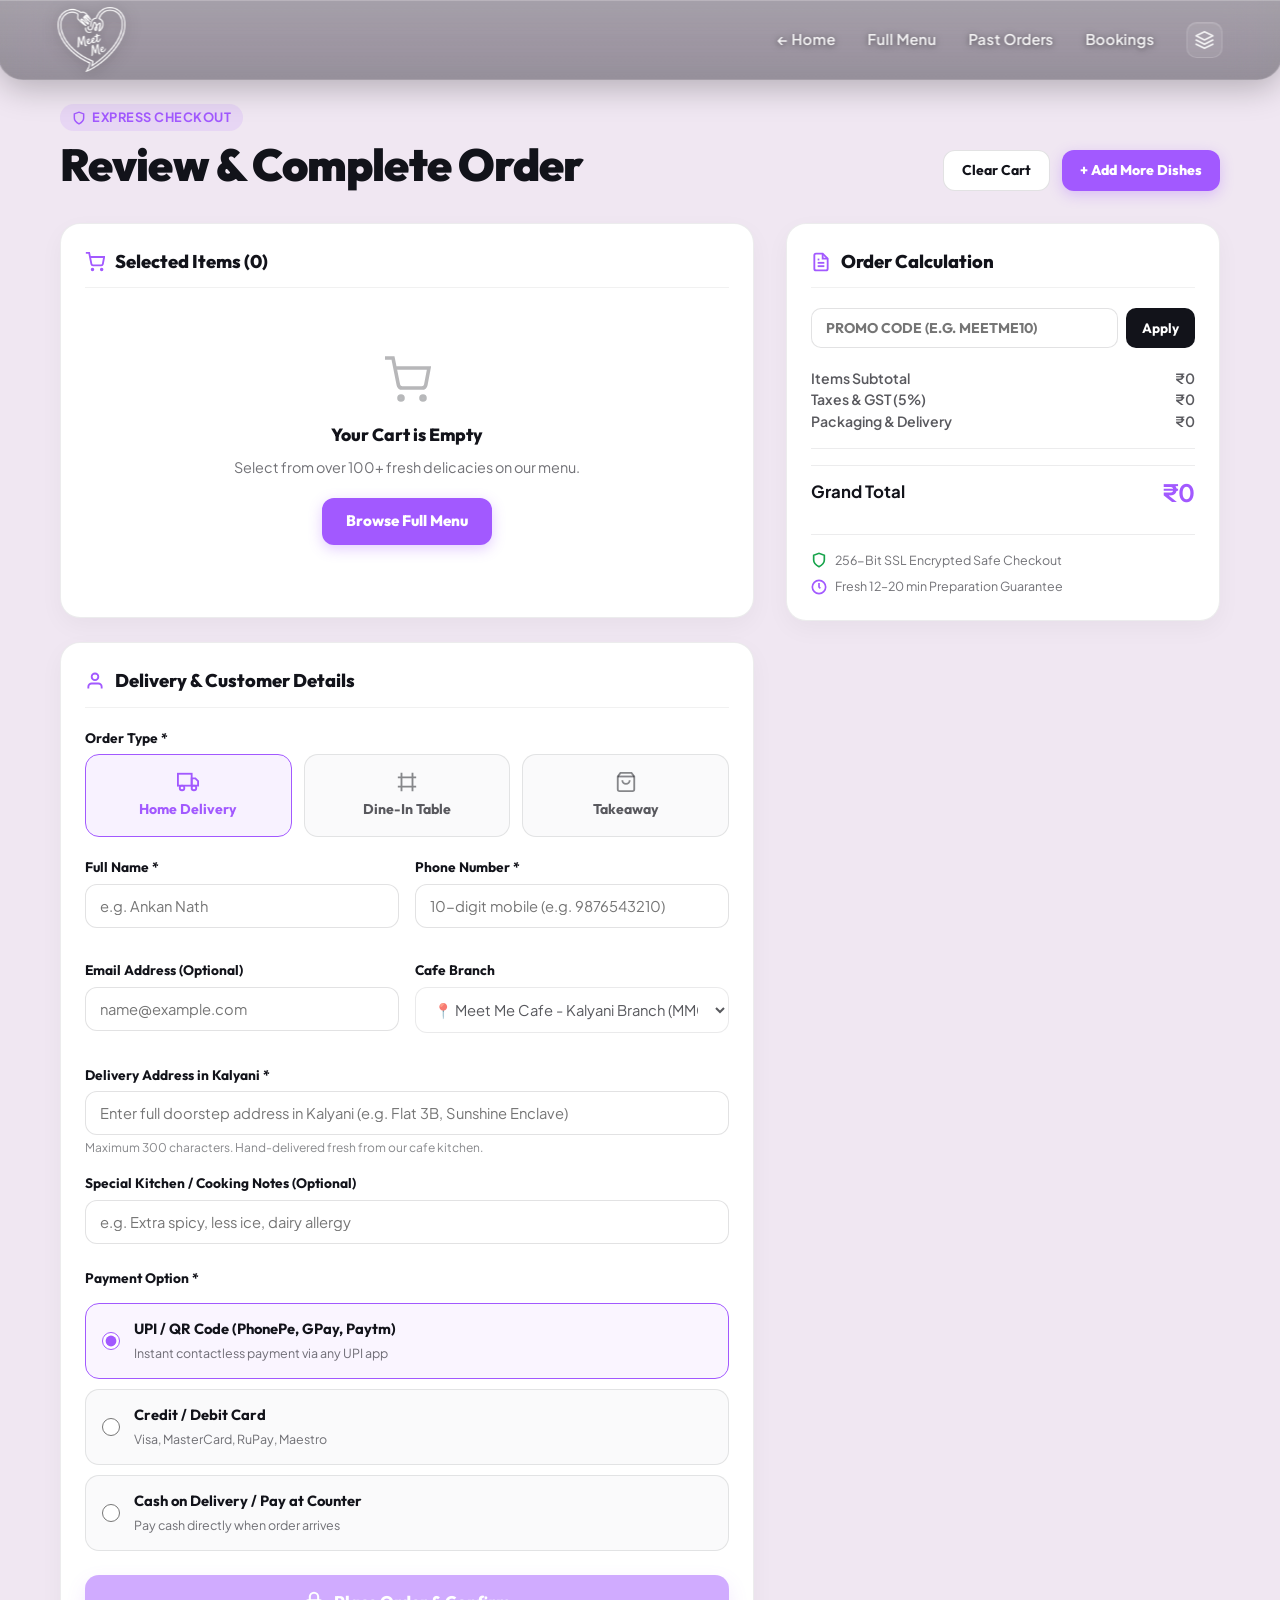
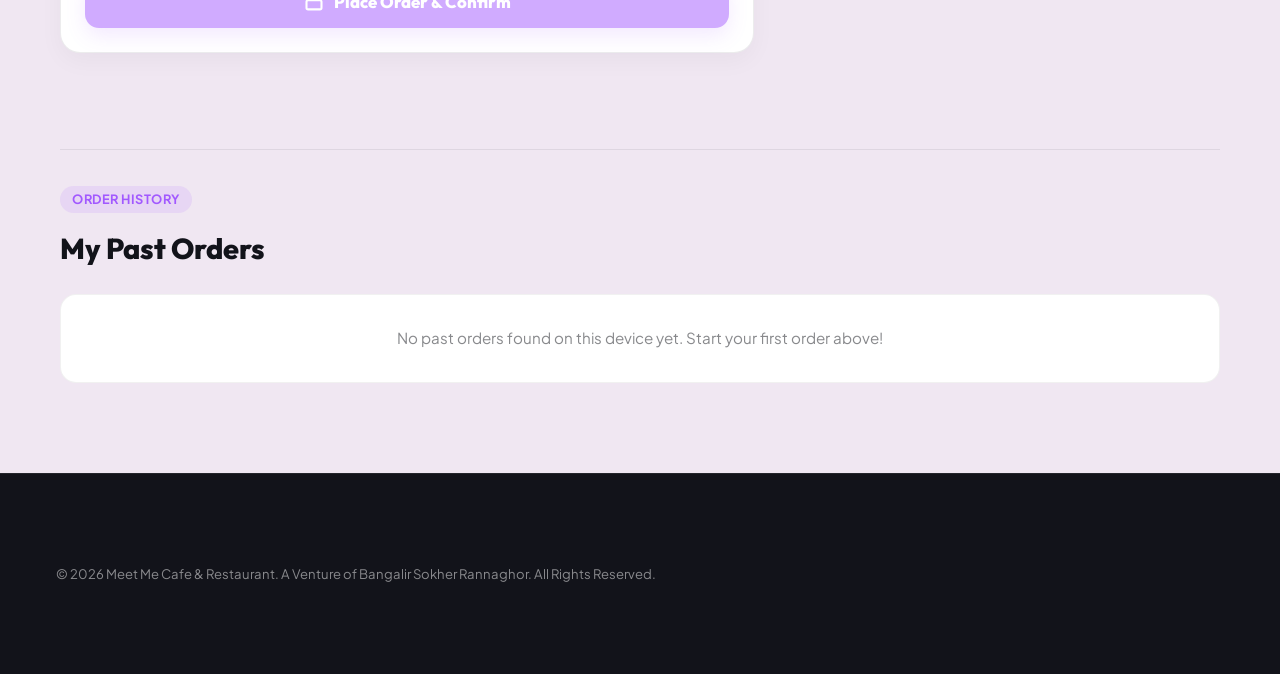
==== commit 1012281a: "Fix CSS media query syntax in checkout.html and correct Blueberry spelling" ====
--- a/checkout.html
+++ b/checkout.html
@@ -499,6 +499,7 @@
             to { transform: rotate(360deg); }
         }
 
+        @media (max-width: 992px) {
             .checkout-page-grid {
                 grid-template-columns: 1fr;
             }
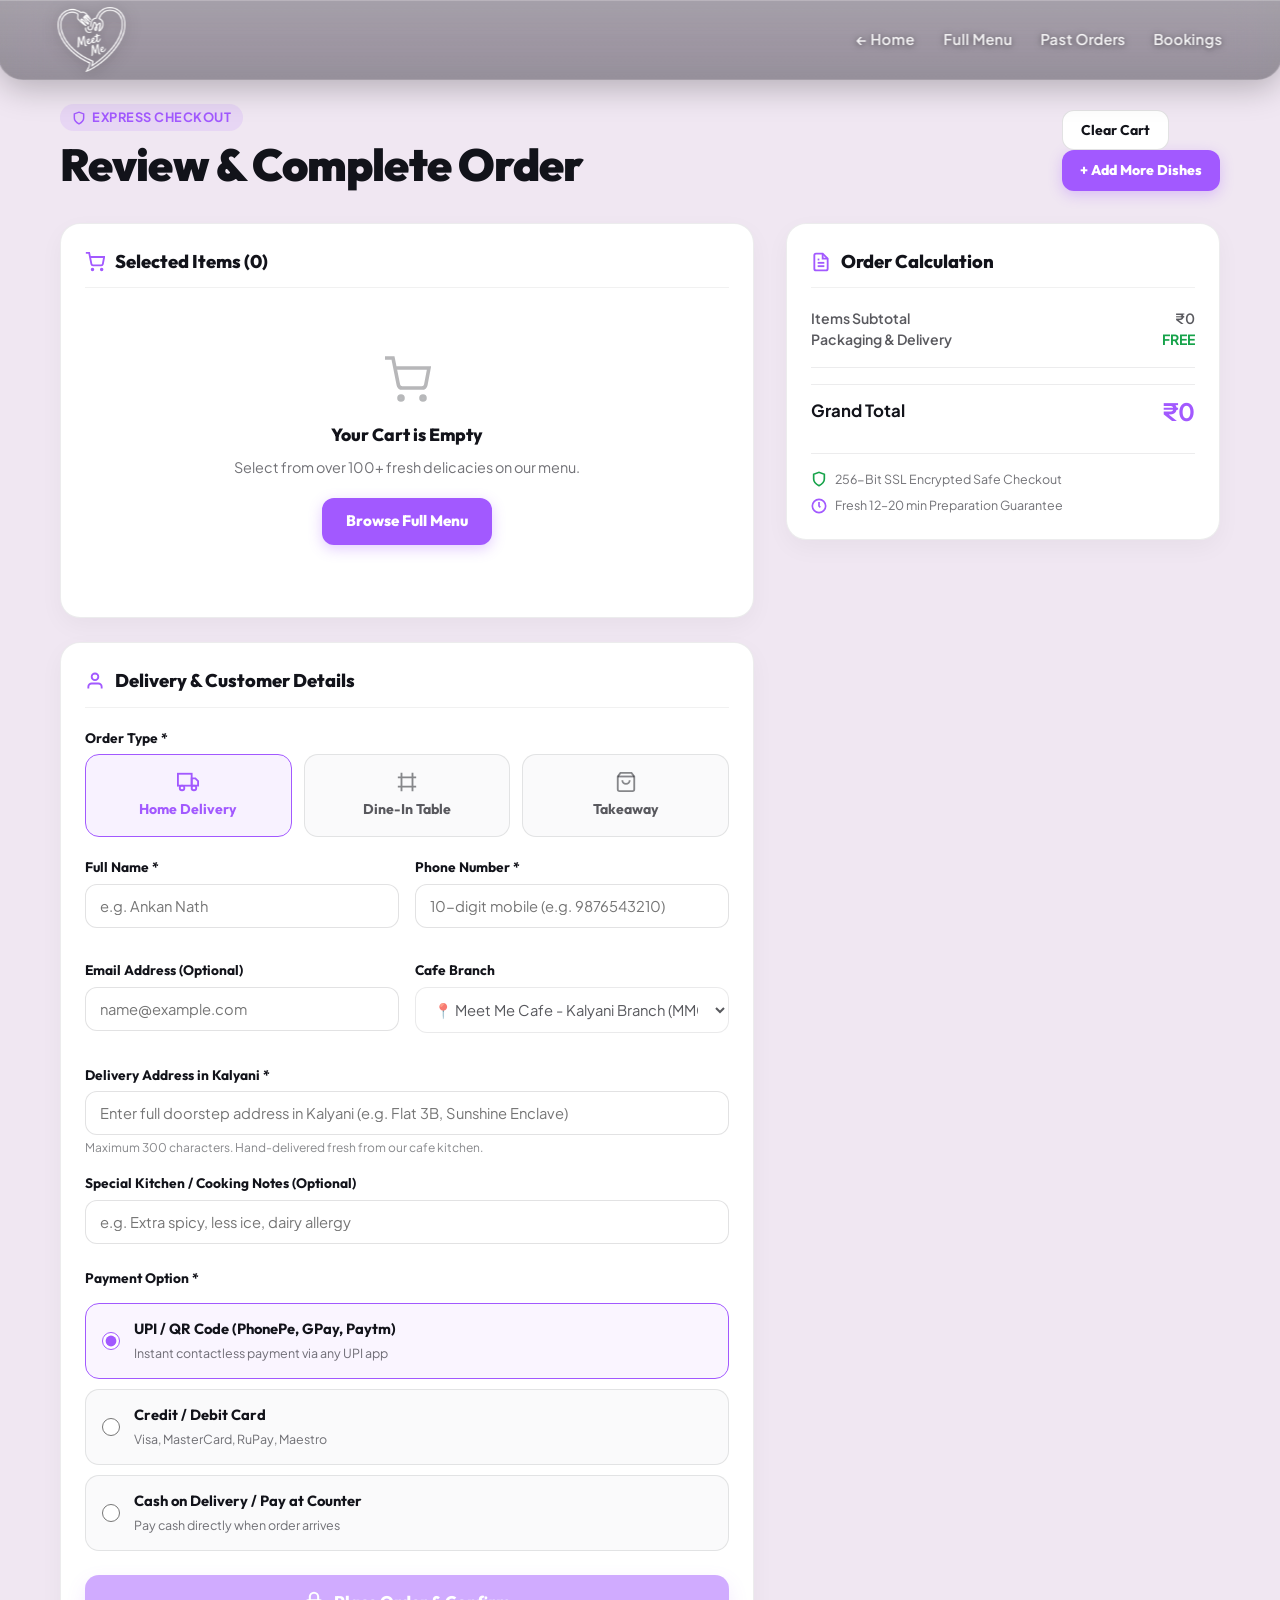
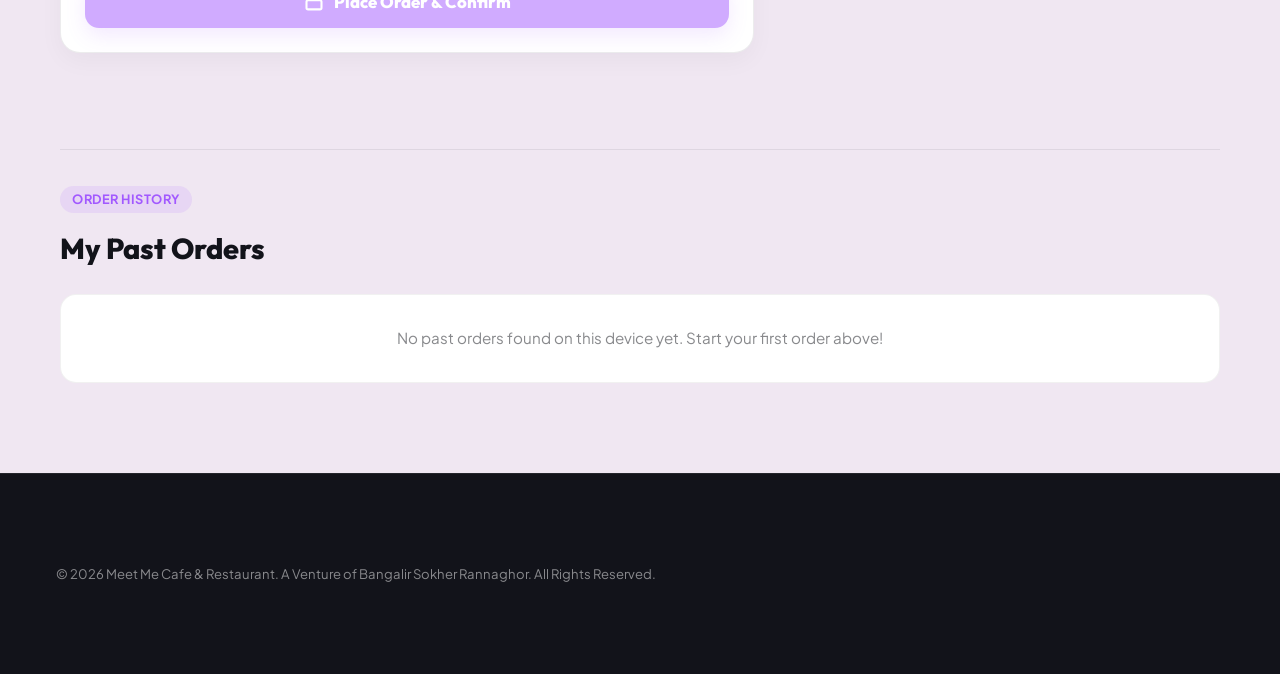
==== commit 1f0ef052: "feat: redesign mobile navigation, fix mobile checkout layout, remove GST, promo codes, and delivery " ====
--- a/checkout.html
+++ b/checkout.html
@@ -292,51 +292,6 @@
             top: calc(var(--nav-height) + 20px);
         }
 
-        .coupon-input-wrap {
-            display: flex;
-            gap: 8px;
-            margin-bottom: 20px;
-        }
-
-        .coupon-input-wrap input {
-            flex: 1;
-            padding: 10px 14px;
-            border-radius: 10px;
-            border: 1.5px solid rgba(18, 19, 26, 0.12);
-            font-family: var(--font-primary);
-            font-weight: 700;
-            text-transform: uppercase;
-            font-size: 0.88rem;
-            outline: none;
-        }
-
-        .coupon-apply-btn {
-            padding: 10px 16px;
-            background: var(--color-text-midnight-black, #12131A);
-            color: #FFFFFF;
-            border: none;
-            border-radius: 10px;
-            font-family: var(--font-primary);
-            font-weight: 700;
-            font-size: 0.85rem;
-            cursor: pointer;
-            transition: opacity 0.2s ease;
-        }
-
-        .coupon-apply-btn:hover {
-            opacity: 0.9;
-        }
-
-        .coupon-feedback {
-            font-size: 0.78rem;
-            font-weight: 700;
-            margin-top: -12px;
-            margin-bottom: 16px;
-        }
-
-        .coupon-feedback.success { color: #16a34a; }
-        .coupon-feedback.error { color: #dc2626; }
-
         /* Place Order Button */
         .place-order-submit-btn {
             width: 100%;
@@ -499,25 +454,229 @@
             to { transform: rotate(360deg); }
         }
 
+        .checkout-clear-btn {
+            padding: 10px 18px;
+            font-size: 0.88rem;
+        }
+
+        .checkout-add-btn {
+            padding: 10px 18px;
+            font-size: 0.88rem;
+            text-decoration: none;
+        }
+
         @media (max-width: 992px) {
             .checkout-page-grid {
                 grid-template-columns: 1fr;
+                gap: 20px;
             }
             .checkout-summary-box {
                 position: static;
             }
         }
 
+        @media (max-width: 768px) {
+            .checkout-page-main {
+                padding-top: calc(var(--nav-height) + 16px);
+                padding-bottom: 60px;
+            }
+            .checkout-container {
+                padding: 0 16px;
+            }
+            .checkout-header-bar {
+                flex-direction: column;
+                align-items: flex-start;
+                gap: 14px;
+                margin-bottom: 20px;
+            }
+            .checkout-header-actions {
+                display: flex;
+                width: 100%;
+                gap: 10px;
+            }
+            .checkout-clear-btn,
+            .checkout-add-btn {
+                flex: 1;
+                display: inline-flex;
+                align-items: center;
+                justify-content: center;
+                text-align: center;
+                padding: 10px 12px;
+                font-size: 0.85rem;
+            }
+            .checkout-page-title {
+                font-size: clamp(1.65rem, 6vw, 2.2rem);
+            }
+            .checkout-card-box {
+                padding: 20px 16px;
+                border-radius: 18px;
+                margin-bottom: 18px;
+            }
+            .checkout-summary-box {
+                padding: 20px 16px;
+                border-radius: 18px;
+            }
+        }
+
         @media (max-width: 600px) {
+            .checkout-page-main {
+                overflow-x: hidden;
+            }
+            .checkout-container {
+                padding: 0 12px;
+                box-sizing: border-box;
+                overflow-x: hidden;
+            }
+            .checkout-page-grid {
+                width: 100%;
+                min-width: 0;
+            }
+            .checkout-left-col,
+            .checkout-right-col {
+                width: 100%;
+                min-width: 0;
+            }
+            .checkout-card-box {
+                padding: 16px 12px;
+                border-radius: 16px;
+                margin-bottom: 14px;
+                box-sizing: border-box;
+                width: 100%;
+                min-width: 0;
+            }
+            .checkout-summary-box {
+                padding: 16px 12px;
+                border-radius: 16px;
+                box-sizing: border-box;
+                width: 100%;
+                min-width: 0;
+            }
+            .bill-breakdown-list {
+                width: 100%;
+            }
+            .bill-row {
+                display: flex;
+                justify-content: space-between;
+                align-items: center;
+                width: 100%;
+                font-size: 0.88rem;
+                color: rgba(18, 19, 26, 0.75);
+                font-weight: 600;
+            }
+            .bill-row.total-row {
+                font-size: 1.05rem;
+                color: var(--color-text-midnight-black, #12131A);
+                font-weight: 800;
+            }
+            .checkout-card-title {
+                font-size: 1.05rem;
+                margin-bottom: 14px;
+                padding-bottom: 10px;
+            }
+
+            /* Cart Items Mobile Responsive 2-Row Card Layout */
+            .page-cart-item {
+                display: flex;
+                flex-direction: column;
+                align-items: stretch;
+                gap: 10px;
+                padding-bottom: 12px;
+                margin-bottom: 12px;
+                border-bottom: 1px dashed rgba(18, 19, 26, 0.08);
+            }
+            .page-cart-item:last-child {
+                border-bottom: none;
+                margin-bottom: 0;
+                padding-bottom: 0;
+            }
+            .page-cart-item-info {
+                display: flex;
+                align-items: center;
+                gap: 12px;
+                width: 100%;
+                min-width: 0;
+            }
+            .page-cart-item-img {
+                width: 48px;
+                height: 48px;
+                border-radius: 12px;
+                flex-shrink: 0;
+            }
+            .page-cart-item-title {
+                font-size: 0.95rem;
+                font-weight: 700;
+                line-height: 1.25;
+                margin: 0 0 3px 0;
+                white-space: normal;
+                word-break: normal;
+            }
+            .page-cart-item-price {
+                font-size: 0.8rem;
+                color: rgba(18, 19, 26, 0.55);
+            }
+            .page-cart-item-actions {
+                display: flex;
+                align-items: center;
+                justify-content: space-between;
+                width: 100%;
+                padding-left: 60px;
+                box-sizing: border-box;
+            }
+            .qty-stepper {
+                padding: 2px 4px;
+                border-radius: 9999px;
+            }
+            .qty-btn {
+                width: 26px;
+                height: 26px;
+                font-size: 0.9rem;
+            }
+            .qty-val {
+                min-width: 22px;
+                font-size: 0.85rem;
+            }
+            .cart-item-total-price {
+                font-size: 0.95rem;
+                font-weight: 800;
+                min-width: 42px;
+                text-align: right;
+            }
+            .cart-item-remove-btn {
+                width: 28px;
+                height: 28px;
+                padding: 4px;
+                color: rgba(18, 19, 26, 0.45);
+            }
+
             .order-type-selector {
-                grid-template-columns: 1fr;
-            }
+                grid-template-columns: repeat(3, 1fr);
+                gap: 6px;
+                width: 100%;
+                box-sizing: border-box;
+            }
+            .order-type-card {
+                padding: 10px 4px;
+                border-radius: 10px;
+                min-width: 0;
+            }
+            .order-type-card svg {
+                width: 20px;
+                height: 20px;
+                margin-bottom: 4px;
+            }
+            .order-type-card span {
+                font-size: 0.72rem;
+                white-space: nowrap;
+                overflow: hidden;
+                text-overflow: ellipsis;
+            }
+
             .form-row-2 {
                 grid-template-columns: 1fr;
                 gap: 0;
             }
             .receipt-container {
-                padding: 28px 18px;
+                padding: 24px 14px;
             }
         }
     </style>
@@ -529,23 +688,75 @@
             <a href="index.html" class="nav-logo" aria-label="Meet Me Cafe Home">
                 <img src="meet me .png" alt="Meet Me" class="nav-logo-img">
             </a>
-            <div class="nav-links">
+            
+            <!-- Desktop Links & Actions (Visible on Desktop >= 769px) -->
+            <div class="nav-desktop-links">
                 <a href="index.html" class="nav-link">← Home</a>
                 <a href="menu.html" class="nav-link">Full Menu</a>
                 <a href="#past-orders" class="nav-link">Past Orders</a>
-                <a href="#bookings" id="nav-bookings-link" class="nav-link">Bookings</a>
-
-                <!-- Desktop SVG Boilerplate (Replaces cart on desktop navbar) -->
-                <div class="nav-link nav-boilerplate" aria-label="SVG Boilerplate" title="SVG Boilerplate">
-                    <svg width="20" height="20" viewBox="0 0 24 24" fill="none" stroke="currentColor" stroke-width="2" stroke-linecap="round" stroke-linejoin="round" class="nav-boilerplate-svg" xmlns="http://www.w3.org/2000/svg">
-                        <polygon points="12 2 2 7 12 12 22 7 12 2"></polygon>
-                        <polyline points="2 17 12 22 22 17"></polyline>
-                        <polyline points="2 12 12 17 22 12"></polyline>
-                    </svg>
-                </div>
+                <a href="index.html#bookings" id="nav-bookings-link" class="nav-link">Bookings</a>
+            </div>
+
+            <!-- Mobile Quick Actions (Visible on Mobile <= 768px) -->
+            <div class="nav-mobile-actions">
+                <button type="button" id="mobile-menu-btn" class="mobile-hamburger-btn" aria-label="Toggle Navigation Menu" aria-expanded="false" aria-controls="mobile-nav-drawer">
+                    <span></span>
+                    <span></span>
+                    <span></span>
+                </button>
             </div>
         </div>
     </nav>
+
+    <!-- Mobile Navigation Drawer Overlay & Panel -->
+    <div id="mobile-nav-backdrop" class="mobile-nav-backdrop" aria-hidden="true"></div>
+    <aside id="mobile-nav-drawer" class="mobile-nav-drawer" aria-label="Mobile Navigation" aria-hidden="true">
+        <div class="drawer-header">
+            <a href="index.html" class="drawer-logo" aria-label="Meet Me Cafe Home">
+                <img src="meet me .png" alt="Meet Me" class="drawer-logo-img">
+            </a>
+            <button type="button" id="close-drawer-btn" class="drawer-close-btn" aria-label="Close navigation menu">
+                <svg width="20" height="20" viewBox="0 0 24 24" fill="none" stroke="currentColor" stroke-width="2.5" stroke-linecap="round" stroke-linejoin="round">
+                    <line x1="18" y1="6" x2="6" y2="18"></line>
+                    <line x1="6" y1="6" x2="18" y2="18"></line>
+                </svg>
+            </button>
+        </div>
+        <nav class="drawer-nav">
+            <a href="index.html" class="drawer-link">
+                <span class="drawer-link-icon">🏠</span>
+                <span>Home Page</span>
+            </a>
+            <a href="menu.html" class="drawer-link">
+                <span class="drawer-link-icon">📖</span>
+                <span>Full Menu Catalog</span>
+            </a>
+            <a href="#past-orders" class="drawer-link">
+                <span class="drawer-link-icon">📦</span>
+                <span>Past Orders</span>
+            </a>
+            <a href="index.html#bookings" id="drawer-bookings-link" class="drawer-link">
+                <span class="drawer-link-icon">📅</span>
+                <span>Table Bookings</span>
+            </a>
+            <a href="https://bangalirsokherrannaghor.in" target="_blank" rel="noopener noreferrer" class="drawer-link">
+                <span class="drawer-link-icon">✨</span>
+                <span>Fine Dining Experience</span>
+            </a>
+            <a href="index.html#page5" class="drawer-link">
+                <span class="drawer-link-icon">📞</span>
+                <span>Contact & Location</span>
+            </a>
+        </nav>
+
+        <div class="drawer-footer">
+            <span class="drawer-call-label">Customer Support:</span>
+            <a href="tel:8350002031" class="drawer-call-btn">
+                <svg width="15" height="15" viewBox="0 0 24 24" fill="none" stroke="currentColor" stroke-width="2.5"><path d="M22 16.92v3a2 2 0 0 1-2.18 2 19.79 19.79 0 0 1-8.63-3.07 19.5 19.5 0 0 1-6-6 19.79 19.79 0 0 1-3.07-8.67A2 2 0 0 1 4.11 2h3a2 2 0 0 1 2 1.72 12.84 12.84 0 0 0 .7 2.81 2 2 0 0 1-.45 2.11L8.09 9.91a16 16 0 0 0 6 6l1.27-1.27a2 2 0 0 1 2.11-.45 12.84 12.84 0 0 0 2.81.7A2 2 0 0 1 22 16.92z"></path></svg>
+                <span>8350002031 / 9339211141</span>
+            </a>
+        </div>
+    </aside>
 
     <main class="checkout-page-main">
         <div class="checkout-container">
@@ -558,11 +769,11 @@
                     </span>
                     <h1 class="checkout-page-title">Review & Complete Order</h1>
                 </div>
-                <div style="display: flex; gap: 12px;">
-                    <button id="page-clear-cart-btn" class="drawer-btn-secondary" style="padding: 10px 18px; font-size: 0.88rem;">
+                <div class="checkout-header-actions">
+                    <button id="page-clear-cart-btn" class="drawer-btn-secondary checkout-clear-btn">
                         Clear Cart
                     </button>
-                    <a href="menu.html" class="drawer-btn-primary" style="padding: 10px 18px; font-size: 0.88rem; text-decoration: none;">
+                    <a href="menu.html" class="drawer-btn-primary checkout-add-btn">
                         + Add More Dishes
                     </a>
                 </div>
@@ -718,13 +929,6 @@
                             <span>Order Calculation</span>
                         </h3>
 
-                        <!-- Promo Coupon Form -->
-                        <div class="coupon-input-wrap">
-                            <input type="text" id="coupon-code-input" placeholder="Promo code (e.g. MEETME10)">
-                            <button id="apply-coupon-btn" class="coupon-apply-btn" type="button">Apply</button>
-                        </div>
-                        <div id="coupon-feedback" class="coupon-feedback hidden"></div>
-
                         <!-- Bill Breakdown -->
                         <div class="bill-breakdown-list">
                             <div class="bill-row">
@@ -732,16 +936,8 @@
                                 <span id="p-subtotal">₹0</span>
                             </div>
                             <div class="bill-row">
-                                <span>Taxes & GST (5%)</span>
-                                <span id="p-tax">₹0</span>
-                            </div>
-                            <div class="bill-row">
                                 <span>Packaging & Delivery</span>
-                                <span id="p-delivery">₹40</span>
-                            </div>
-                            <div class="bill-row discount-row hidden" id="p-discount-container">
-                                <span>Promo Discount</span>
-                                <span id="p-discount" style="color: #16a34a; font-weight: 800;">-₹0</span>
+                                <span id="p-delivery" style="color: #16a34a; font-weight: 700;">FREE</span>
                             </div>
                             <hr style="border: none; border-top: 1.5px solid rgba(18, 19, 26, 0.08); margin: 16px 0;">
                             <div class="bill-row total-row">
--- a/style.css
+++ b/style.css
@@ -166,7 +166,19 @@
 .nav-links {
   display: flex;
   align-items: center;
-  gap: clamp(28px, 2.5vw, 48px);
+  gap: clamp(20px, 2.2vw, 40px);
+}
+
+.nav-desktop-links {
+  display: flex;
+  align-items: center;
+  gap: clamp(20px, 2.2vw, 40px);
+}
+
+.nav-mobile-actions {
+  display: none;
+  align-items: center;
+  gap: 10px;
 }
 
 .nav-link {
@@ -175,6 +187,7 @@
   font-weight: 600;
   color: rgba(255, 255, 255, 0.9);
   text-decoration: none;
+  white-space: nowrap;
   transition: color 0.2s ease, opacity 0.2s ease, text-shadow 0.2s ease;
   text-shadow: 0 1px 6px rgba(0, 0, 0, 0.5);
 }
@@ -1174,6 +1187,97 @@
   box-shadow: 0 4px 14px rgba(194, 235, 18, 0.55);
 }
 
+/* ==========================================================================
+   View All Menu Card (Fills Grid Space in Category Rows)
+   ========================================================================== */
+.menu-item-view-all-card {
+  text-decoration: none;
+  cursor: pointer;
+  background: linear-gradient(180deg, #FFFFFF 0%, #FAF8FF 100%);
+  border: 1.5px dashed rgba(162, 89, 255, 0.42);
+  transition: all 0.3s cubic-bezier(0.16, 1, 0.3, 1);
+  position: relative;
+  overflow: hidden;
+}
+
+.menu-item-view-all-card:hover {
+  border-style: solid;
+  border-color: var(--accent-primary);
+  transform: translateY(-4px) translateZ(0);
+  box-shadow: 0 16px 36px rgba(162, 89, 255, 0.2);
+}
+
+.view-all-card-img-box {
+  position: relative;
+}
+
+.view-all-card-overlay {
+  position: absolute;
+  inset: 0;
+  background: linear-gradient(180deg, rgba(18, 19, 26, 0.08) 0%, rgba(20, 15, 33, 0.55) 100%);
+  display: flex;
+  align-items: flex-end;
+  padding: 10px;
+  pointer-events: none;
+}
+
+.view-all-overlay-pill {
+  display: inline-flex;
+  align-items: center;
+  gap: 5px;
+  background: rgba(18, 19, 26, 0.85);
+  backdrop-filter: blur(8px);
+  -webkit-backdrop-filter: blur(8px);
+  color: var(--color-pop-matcha-neon, #C2EB12);
+  font-family: var(--font-primary);
+  font-size: 0.72rem;
+  font-weight: 700;
+  padding: 4px 10px;
+  border-radius: 9999px;
+  border: 1px solid rgba(194, 235, 18, 0.35);
+  letter-spacing: 0.02em;
+}
+
+.view-all-tag {
+  background: var(--color-pop-matcha-neon, #C2EB12) !important;
+  color: #12131A !important;
+  border: none !important;
+  font-weight: 800 !important;
+}
+
+.view-all-title {
+  color: var(--text-primary);
+  transition: color 0.25s ease;
+}
+
+.menu-item-view-all-card:hover .view-all-title {
+  color: var(--accent-primary);
+}
+
+.view-all-count-badge {
+  font-family: var(--font-primary);
+  font-size: 0.75rem;
+  font-weight: 800;
+  color: var(--accent-primary);
+  background: rgba(162, 89, 255, 0.12);
+  border: 1px solid rgba(162, 89, 255, 0.25);
+  padding: 2px 8px;
+  border-radius: 6px;
+  white-space: nowrap;
+}
+
+.view-all-arrow-btn {
+  background: var(--accent-pop);
+  color: #12131A;
+  transition: transform 0.25s cubic-bezier(0.34, 1.56, 0.64, 1), background 0.2s ease, box-shadow 0.2s ease;
+}
+
+.menu-item-view-all-card:hover .view-all-arrow-btn {
+  transform: translateX(4px) scale(1.08);
+  background: #d4f728;
+  box-shadow: 0 4px 14px rgba(194, 235, 18, 0.6);
+}
+
 /* Category Section Subtitle & Headings */
 .category-section-tag {
   display: inline-flex;
@@ -1795,16 +1899,32 @@
   margin-bottom: 8px;
 }
 
+.info-card-phone-numbers {
+  display: flex;
+  align-items: baseline;
+  flex-wrap: wrap;
+  gap: 6px 10px;
+  margin-bottom: 8px;
+}
+
 .info-card-phone-number {
   font-family: var(--font-primary);
-  font-size: clamp(1.5rem, 2.4vw, 2rem);
+  font-size: clamp(1.25rem, 2vw, 1.65rem);
   font-weight: 900;
   color: var(--color-accent-electric-lavender);
   letter-spacing: -0.5px;
   text-decoration: none;
-  margin-bottom: 8px;
   display: inline-block;
   transition: color 0.2s ease, transform 0.2s ease;
+}
+
+.phone-separator {
+  font-family: var(--font-primary);
+  font-size: clamp(1.1rem, 1.8vw, 1.4rem);
+  font-weight: 700;
+  color: var(--color-accent-electric-lavender);
+  opacity: 0.7;
+  user-select: none;
 }
 
 .info-card-phone-number:hover {
@@ -2918,54 +3038,272 @@
 /* ==========================================================================
    Navigation Cart Button & Floating Cart Launcher
    ========================================================================== */
+/* Backward compatibility for any remaining boilerplate references */
+.nav-boilerplate,
+.nav-quality-check-btn,
+.drawer-quality-card,
+#quality-check-modal {
+  display: none !important;
+}
+
+/* On Desktop (>= 769px): Full inline links, cart button */
+@media (min-width: 769px) {
+  .nav-desktop-links {
+    display: flex !important;
+  }
+  .nav-mobile-actions {
+    display: none !important;
+  }
+  .mobile-hamburger-btn {
+    display: none !important;
+  }
+  .mobile-nav-backdrop,
+  .mobile-nav-drawer {
+    display: none !important;
+  }
+}
+
+/* On Mobile (<= 768px): Hide desktop links, show mobile actions (Cart + Hamburger) */
+@media (max-width: 768px) {
+  .nav-desktop-links {
+    display: none !important;
+  }
+  .nav-mobile-actions {
+    display: flex !important;
+    align-items: center;
+    gap: 8px;
+    flex-shrink: 0;
+  }
+  .mobile-hamburger-btn {
+    display: flex !important;
+  }
+  .nav-cart-btn {
+    display: inline-flex !important;
+    padding: 6px 12px;
+    height: 36px;
+    font-size: 0.82rem;
+    gap: 6px;
+  }
+}
+
+@media (max-width: 480px) {
+  .nav-cart-btn {
+    padding: 5px 10px;
+    height: 34px;
+    font-size: 0.78rem;
+    gap: 4px;
+  }
+  .nav-cart-btn .cart-btn-label {
+    display: none;
+  }
+}
+
 /* ==========================================================================
-   Desktop Navbar Boilerplate SVG & Cart Responsive Toggles
+   Mobile Hamburger Button & Slide-Out Drawer
    ========================================================================== */
-.nav-boilerplate {
+.mobile-hamburger-btn {
   display: none;
-  align-items: center;
+  flex-direction: column;
   justify-content: center;
-  width: 36px;
-  height: 36px;
-  border-radius: 10px;
+  align-items: center;
+  gap: 5px;
+  width: 38px;
+  height: 38px;
+  padding: 0;
+  border-radius: 50%;
   background: rgba(255, 255, 255, 0.08);
   border: 1px solid rgba(255, 255, 255, 0.16);
-  color: rgba(255, 255, 255, 0.85);
   cursor: pointer;
-  transition: all 0.25s cubic-bezier(0.16, 1, 0.3, 1);
-  box-shadow: inset 0 1px 0 rgba(255, 255, 255, 0.12);
-}
-
-.nav-boilerplate:hover {
-  background: rgba(162, 89, 255, 0.2);
-  border-color: var(--color-accent-electric-lavender, #A259FF);
+  outline: none;
+  transition: all 0.25s ease;
+  flex-shrink: 0;
+}
+
+.mobile-hamburger-btn:hover,
+.mobile-hamburger-btn:active {
+  background: rgba(255, 255, 255, 0.16);
+  border-color: var(--color-pop-matcha-neon, #C2EB12);
+}
+
+.mobile-hamburger-btn span {
+  display: block;
+  width: 18px;
+  height: 2px;
+  background-color: #FFFFFF;
+  border-radius: 2px;
+  transition: transform 0.3s cubic-bezier(0.16, 1, 0.3, 1), opacity 0.2s ease;
+}
+
+/* Hamburger active 'X' animation */
+.mobile-hamburger-btn.is-active span:nth-child(1) {
+  transform: translateY(7px) rotate(45deg);
+}
+
+.mobile-hamburger-btn.is-active span:nth-child(2) {
+  opacity: 0;
+  transform: scaleX(0);
+}
+
+.mobile-hamburger-btn.is-active span:nth-child(3) {
+  transform: translateY(-7px) rotate(-45deg);
+}
+
+/* Mobile Drawer Backdrop */
+.mobile-nav-backdrop {
+  position: fixed;
+  inset: 0;
+  background: rgba(0, 0, 0, 0.65);
+  backdrop-filter: blur(8px);
+  -webkit-backdrop-filter: blur(8px);
+  opacity: 0;
+  visibility: hidden;
+  pointer-events: none;
+  transition: opacity 0.3s ease, visibility 0.3s ease;
+  z-index: 9998;
+}
+
+.mobile-nav-backdrop.is-open {
+  opacity: 1;
+  visibility: visible;
+  pointer-events: auto;
+}
+
+/* Mobile Drawer Panel (Slides in from Right) */
+.mobile-nav-drawer {
+  position: fixed;
+  top: 0;
+  right: 0;
+  bottom: 0;
+  width: min(85vw, 360px);
+  height: 100dvh;
+  background: rgba(18, 19, 26, 0.97);
+  backdrop-filter: blur(32px) saturate(180%);
+  -webkit-backdrop-filter: blur(32px) saturate(180%);
+  border-left: 1px solid rgba(255, 255, 255, 0.12);
+  box-shadow: -10px 0 40px rgba(0, 0, 0, 0.5);
+  display: flex;
+  flex-direction: column;
+  padding: 24px 20px;
+  transform: translateX(105%);
+  transition: transform 0.35s cubic-bezier(0.16, 1, 0.3, 1);
+  z-index: 9999;
+  overflow-y: auto;
+  -webkit-overflow-scrolling: touch;
+}
+
+.mobile-nav-drawer.is-open {
+  transform: translateX(0);
+}
+
+body.mobile-drawer-open {
+  overflow: hidden !important;
+  touch-action: none;
+}
+
+.drawer-header {
+  display: flex;
+  align-items: center;
+  justify-content: space-between;
+  padding-bottom: 18px;
+  border-bottom: 1px solid rgba(255, 255, 255, 0.1);
+  margin-bottom: 20px;
+}
+
+.drawer-logo-img {
+  height: 42px;
+  width: auto;
+  filter: brightness(0) invert(1) drop-shadow(0 2px 8px rgba(0, 0, 0, 0.45));
+}
+
+.drawer-close-btn {
+  width: 38px;
+  height: 38px;
+  border-radius: 50%;
+  background: rgba(255, 255, 255, 0.08);
+  border: 1px solid rgba(255, 255, 255, 0.12);
+  color: #FFFFFF;
+  display: flex;
+  align-items: center;
+  justify-content: center;
+  cursor: pointer;
+  transition: all 0.2s ease;
+}
+
+.drawer-close-btn:hover {
+  background: rgba(255, 255, 255, 0.18);
   color: var(--color-pop-matcha-neon, #C2EB12);
+}
+
+.drawer-nav {
+  display: flex;
+  flex-direction: column;
+  gap: 8px;
+  margin-bottom: 24px;
+}
+
+.drawer-link {
+  display: flex;
+  align-items: center;
+  gap: 14px;
+  padding: 12px 14px;
+  border-radius: 12px;
+  background: rgba(255, 255, 255, 0.03);
+  border: 1px solid transparent;
+  color: rgba(255, 255, 255, 0.92);
+  font-family: var(--font-primary, 'Outfit', sans-serif);
+  font-size: 0.96rem;
+  font-weight: 600;
+  text-decoration: none;
+  transition: all 0.2s ease;
+}
+
+.drawer-link:hover,
+.drawer-link:active {
+  background: rgba(255, 255, 255, 0.08);
+  border-color: rgba(194, 235, 18, 0.3);
+  color: var(--color-pop-matcha-neon, #C2EB12);
+  transform: translateX(4px);
+}
+
+.drawer-link-icon {
+  font-size: 1.15rem;
+}
+
+.drawer-footer {
+  margin-top: auto;
+  display: flex;
+  flex-direction: column;
+  gap: 6px;
+  padding-top: 16px;
+  border-top: 1px solid rgba(255, 255, 255, 0.08);
+}
+
+.drawer-call-label {
+  font-size: 0.76rem;
+  color: rgba(255, 255, 255, 0.55);
+  font-family: var(--font-secondary, sans-serif);
+}
+
+.drawer-call-btn {
+  display: flex;
+  align-items: center;
+  justify-content: center;
+  gap: 8px;
+  padding: 10px 14px;
+  border-radius: 12px;
+  background: #FFFFFF;
+  color: #12131A;
+  font-family: var(--font-primary, sans-serif);
+  font-size: 0.84rem;
+  font-weight: 800;
+  text-decoration: none;
+  box-shadow: 0 4px 12px rgba(0, 0, 0, 0.2);
+  transition: all 0.2s ease;
+}
+
+.drawer-call-btn:hover {
+  background: var(--color-pop-matcha-neon, #C2EB12);
   transform: translateY(-1px);
-  box-shadow: 0 4px 14px rgba(162, 89, 255, 0.25);
-}
-
-.nav-boilerplate-svg {
-  display: block;
-}
-
-/* On Desktop: Cart is removed from navbar, SVG boilerplate is displayed */
-@media (min-width: 769px) {
-  .nav-cart-btn {
-    display: none !important;
-  }
-  .nav-boilerplate {
-    display: inline-flex !important;
-  }
-}
-
-/* On Mobile: SVG boilerplate is hidden, mobile nav cart is shown */
-@media (max-width: 768px) {
-  .nav-boilerplate {
-    display: none !important;
-  }
-  .nav-cart-btn {
-    display: inline-flex;
-  }
 }
 
 .nav-cart-btn {
@@ -3646,6 +3984,217 @@
   }
 }
 
+/* ==========================================================================
+   Meet Me Cafe • Visual Quality & Hygiene Check Modal
+   ========================================================================== */
+.quality-check-modal-box {
+  max-width: 620px;
+  background: #FFFFFF;
+}
+
+.quality-modal-header {
+  margin-bottom: 22px;
+}
+
+.quality-badge-row {
+  display: flex;
+  align-items: center;
+  justify-content: space-between;
+  gap: 12px;
+  margin-bottom: 12px;
+}
+
+.quality-modal-badge {
+  display: inline-flex;
+  align-items: center;
+  gap: 6px;
+  padding: 4px 12px;
+  border-radius: 9999px;
+  background: rgba(162, 89, 255, 0.12);
+  color: var(--color-accent-electric-lavender, #A259FF);
+  font-family: var(--font-primary);
+  font-size: 0.75rem;
+  font-weight: 800;
+  letter-spacing: 0.02em;
+}
+
+.quality-live-status {
+  display: inline-flex;
+  align-items: center;
+  gap: 6px;
+  font-family: var(--font-secondary);
+  font-size: 0.78rem;
+  font-weight: 600;
+  color: #10B981;
+}
+
+.quality-live-indicator {
+  width: 8px;
+  height: 8px;
+  border-radius: 50%;
+  background: #10B981;
+  box-shadow: 0 0 8px rgba(16, 185, 129, 0.6);
+  animation: qualityPulseLive 1.8s infinite;
+}
+
+.quality-modal-title {
+  font-family: var(--font-primary);
+  font-size: clamp(1.35rem, 2.5vw, 1.65rem);
+  font-weight: 800;
+  color: var(--text-primary);
+  margin: 0 0 8px;
+  letter-spacing: -0.02em;
+}
+
+.quality-modal-subtitle {
+  font-family: var(--font-secondary);
+  font-size: 0.9rem;
+  color: rgba(18, 19, 26, 0.7);
+  margin: 0;
+  line-height: 1.5;
+}
+
+.quality-checklist-grid {
+  display: flex;
+  flex-direction: column;
+  gap: 11px;
+  margin-bottom: 22px;
+}
+
+.quality-point-card {
+  display: flex;
+  align-items: flex-start;
+  gap: 14px;
+  padding: 13px 16px;
+  border-radius: 14px;
+  background: #F9FAFB;
+  border: 1px solid rgba(18, 19, 26, 0.07);
+  transition: all 0.2s ease;
+}
+
+.quality-point-card:hover {
+  background: #F5EFFF;
+  border-color: rgba(162, 89, 255, 0.35);
+  transform: translateX(2px);
+}
+
+.quality-point-icon-box {
+  width: 36px;
+  height: 36px;
+  border-radius: 10px;
+  background: #FFFFFF;
+  display: flex;
+  align-items: center;
+  justify-content: center;
+  font-size: 1.15rem;
+  box-shadow: 0 2px 8px rgba(18, 19, 26, 0.05);
+  flex-shrink: 0;
+}
+
+.quality-point-content {
+  flex-grow: 1;
+}
+
+.quality-point-title {
+  font-family: var(--font-primary);
+  font-size: 0.93rem;
+  font-weight: 700;
+  color: var(--text-primary);
+  margin: 0 0 3px;
+}
+
+.quality-point-desc {
+  font-family: var(--font-secondary);
+  font-size: 0.82rem;
+  line-height: 1.4;
+  color: rgba(18, 19, 26, 0.65);
+  margin: 0;
+}
+
+.quality-check-mark {
+  font-family: var(--font-primary);
+  font-size: 0.72rem;
+  font-weight: 800;
+  color: #10B981;
+  background: rgba(16, 185, 129, 0.12);
+  padding: 3px 8px;
+  border-radius: 6px;
+  white-space: nowrap;
+  flex-shrink: 0;
+  margin-top: 2px;
+}
+
+.quality-modal-footer {
+  display: flex;
+  align-items: center;
+  justify-content: space-between;
+  gap: 16px;
+  padding-top: 18px;
+  border-top: 1px solid rgba(18, 19, 26, 0.08);
+}
+
+.quality-footer-info {
+  display: flex;
+  flex-direction: column;
+  gap: 2px;
+}
+
+.quality-footer-prompt {
+  font-family: var(--font-secondary);
+  font-size: 0.76rem;
+  color: rgba(18, 19, 26, 0.5);
+}
+
+.quality-footer-contact {
+  font-family: var(--font-primary);
+  font-size: 0.85rem;
+  font-weight: 700;
+  color: var(--text-primary);
+}
+
+.quality-footer-contact a {
+  color: var(--color-accent-electric-lavender, #A259FF);
+  text-decoration: none;
+}
+
+.quality-footer-contact a:hover {
+  text-decoration: underline;
+}
+
+.quality-modal-cta-btn {
+  display: inline-flex;
+  align-items: center;
+  gap: 8px;
+  padding: 10px 20px;
+  border-radius: 9999px;
+  background: var(--color-accent-electric-lavender, #A259FF);
+  color: #FFFFFF;
+  font-family: var(--font-primary);
+  font-size: 0.88rem;
+  font-weight: 700;
+  text-decoration: none;
+  transition: all 0.25s ease;
+  white-space: nowrap;
+}
+
+.quality-modal-cta-btn:hover {
+  background: #8b3cf0;
+  transform: translateY(-1px);
+  box-shadow: 0 4px 14px rgba(162, 89, 255, 0.35);
+}
+
+@media (max-width: 640px) {
+  .quality-modal-footer {
+    flex-direction: column;
+    align-items: stretch;
+    text-align: center;
+    gap: 12px;
+  }
+  .quality-modal-cta-btn {
+    justify-content: center;
+  }
+}
+
 /* Cart Item Remove Button */
 .cart-item-remove-btn {
   background: transparent;
